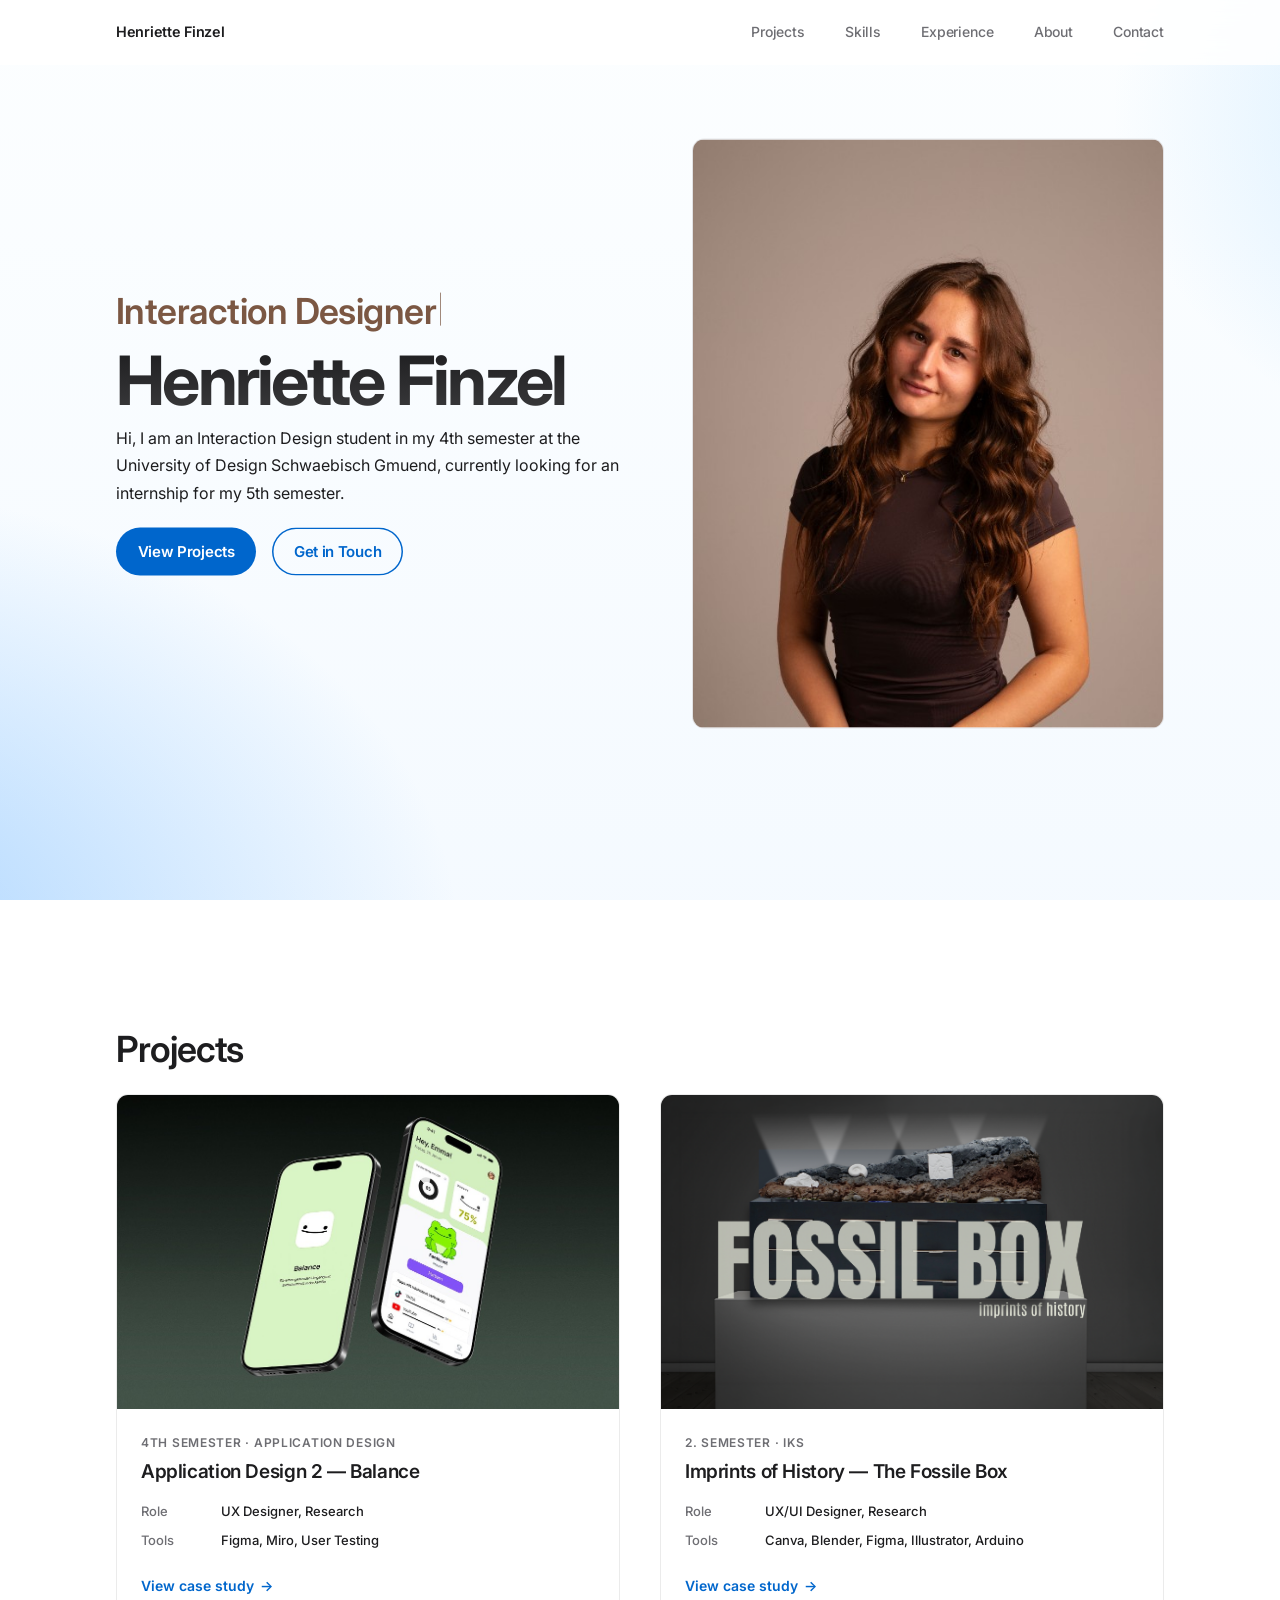
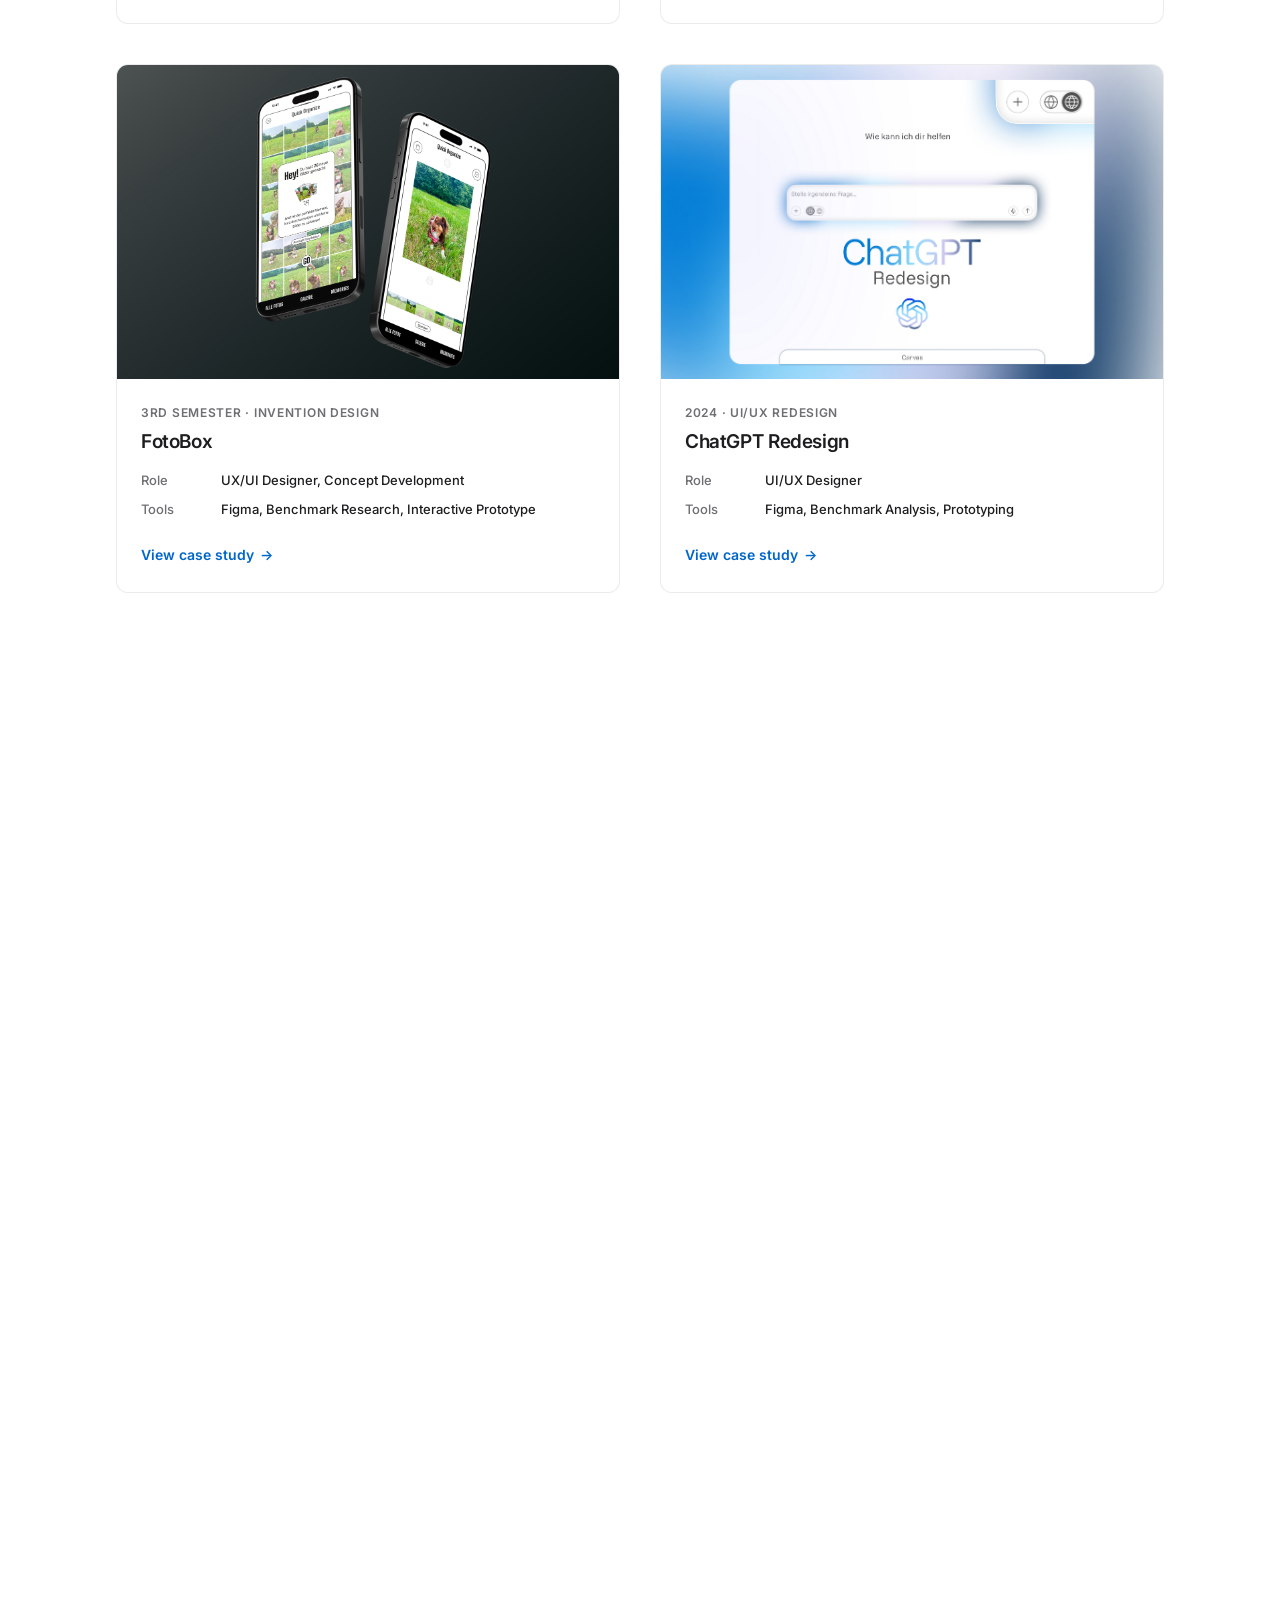
==== index.html @ b03f7bad "Start" ====
<!DOCTYPE html>
<html lang="en">

<head>
  <meta charset="UTF-8" />
  <meta name="viewport" content="width=device-width, initial-scale=1.0" />
  <meta name="description"
    content="Henriette Finzel — Interaction Designer. Portfolio for clear digital experiences and thoughtful interfaces." />
  <title>Henriette Finzel — Interaction Designer</title>
  <link rel="preconnect" href="https://fonts.googleapis.com" />
  <link rel="preconnect" href="https://fonts.gstatic.com" crossorigin />
  <link href="https://fonts.googleapis.com/css2?family=Inter:wght@400;500;600;700&display=swap" rel="stylesheet" />
  <link rel="stylesheet" href="css/styles.css" />
</head>

<body>
  <a class="skip-link" href="#main">Skip to content</a>

  <header class="site-header" id="top">
    <div class="header-inner">
      <a class="logo" href="index.html" aria-label="Henriette Finzel — Home">
        <span class="logo-name">Henriette Finzel</span>
      </a>
      <nav class="nav" aria-label="Main navigation">
        <a href="#projects">Projects</a>
        <a href="#skills">Skills</a>
        <a href="#experience">Experience</a>
        <a href="#about">About</a>
        <a href="#contact">Contact</a>
      </nav>
      <button type="button" class="nav-toggle" aria-expanded="false" aria-controls="mobile-nav"
        aria-label="Open menu">
        <span class="nav-toggle-bar"></span>
        <span class="nav-toggle-bar"></span>
      </button>
    </div>
    <div class="mobile-nav" id="mobile-nav" hidden>
      <a href="#projects">Projects</a>
      <a href="#skills">Skills</a>
      <a href="#experience">Experience</a>
      <a href="#about">About</a>
      <a href="#contact">Contact</a>
    </div>
  </header>

  <main id="main">
    <!-- Hero -->
    <section class="hero section" aria-labelledby="hero-heading">
      <div class="container hero-inner">
        <div class="hero-split">
          <div class="hero-copy">
            <div class="hero-line-wrap reveal" data-reveal>
              <span class="hero-greeting">Interaction Designer</span>
            </div>
            <h1 id="hero-heading" class="hero-title reveal" data-reveal>
              <span class="hero-name">Henriette Finzel</span>
            </h1>
            <p class="hero-intro reveal" data-reveal data-reveal-delay="1">
              Hi, I am an Interaction Design student in my 4th semester at the University of Design Schwaebisch Gmuend,
              currently looking for an internship for my 5th semester.
            </p>
            <div class="hero-actions reveal" data-reveal data-reveal-delay="2">
              <a class="btn btn-primary" href="#projects">View Projects</a>
              <a class="btn btn-ghost" href="#contact">Get in Touch</a>
            </div>
          </div>
          <figure class="hero-photo reveal" data-reveal data-reveal-delay="1">
            <img src="images/hero-henriette.png" alt="Portrait of Henriette Finzel" width="640" height="800" loading="eager"
              decoding="async" onerror="this.onerror=null;this.src='images/portrait-placeholder.svg';" />
          </figure>
        </div>
      </div>
    </section>

    <!-- Projects -->
    <section class="section section-projects" id="projects" aria-labelledby="projects-heading">
      <div class="container">
        <div class="section-head reveal" data-reveal>
          <h2 id="projects-heading" class="section-title">Projects</h2>
        </div>

        <ul class="project-grid">
          <li class="project-card-wrap reveal" data-reveal data-category="ux ui">
            <article class="project-card">
              <a class="project-card-link" href="projekte/gesundheits-app-onboarding.html">
                <span class="project-preview project-preview--a" aria-hidden="true"></span>
                <div class="project-card-body">
                  <span class="project-meta">4th semester · Application Design</span>
                  <h3 class="project-title">Application Design 2 — Balance</h3>
                  <dl class="project-facts">
                    <div>
                      <dt>Role</dt>
                      <dd>UX Designer, Research</dd>
                    </div>
                    <div>
                      <dt>Tools</dt>
                      <dd>Figma, Miro, User Testing</dd>
                    </div>
                  </dl>
                  <span class="project-more">View case study <span class="project-arrow"
                      aria-hidden="true">→</span></span>
                </div>
              </a>
            </article>
          </li>

          <li class="project-card-wrap reveal" data-reveal data-reveal-delay="1" data-category="ui ux">
            <article class="project-card">
              <a class="project-card-link" href="projekte/design-system-b2b.html">
                <span class="project-preview project-preview--iks-banner" aria-hidden="true"></span>
                <div class="project-card-body">
                  <span class="project-meta">2. Semester · IKS</span>
                  <h3 class="project-title">Imprints of History — The Fossile Box</h3>
                  <dl class="project-facts">
                    <div>
                      <dt>Role</dt>
                      <dd>UX/UI Designer, Research</dd>
                    </div>
                    <div>
                      <dt>Tools</dt>
                      <dd>Canva, Blender, Figma, Illustrator, Arduino</dd>
                    </div>
                  </dl>
                  <span class="project-more">View case study <span class="project-arrow"
                      aria-hidden="true">→</span></span>
                </div>
              </a>
            </article>
          </li>

          <li class="project-card-wrap reveal" data-reveal data-reveal-delay="2" data-category="research ux">
            <article class="project-card">
              <a class="project-card-link" href="projekte/service-blueprint.html">
                <span class="project-preview project-preview--invention-mockup" aria-hidden="true"></span>
                <div class="project-card-body">
                  <span class="project-meta">3rd semester · Invention Design</span>
                  <h3 class="project-title">FotoBox</h3>
                  <dl class="project-facts">
                    <div>
                      <dt>Role</dt>
                      <dd>UX/UI Designer, Concept Development</dd>
                    </div>
                    <div>
                      <dt>Tools</dt>
                      <dd>Figma, Benchmark Research, Interactive Prototype</dd>
                    </div>
                  </dl>
                  <span class="project-more">View case study <span class="project-arrow"
                      aria-hidden="true">→</span></span>
                </div>
              </a>
            </article>
          </li>

          <li class="project-card-wrap reveal" data-reveal data-reveal-delay="3" data-category="ui ux">
            <article class="project-card">
              <a class="project-card-link" href="projekte/chatgpt-redesign.html">
                <span class="project-preview project-preview--e" aria-hidden="true"></span>
                <div class="project-card-body">
                  <span class="project-meta">2024 · UI/UX Redesign</span>
                  <h3 class="project-title">ChatGPT Redesign</h3>
                  <dl class="project-facts">
                    <div>
                      <dt>Role</dt>
                      <dd>UI/UX Designer</dd>
                    </div>
                    <div>
                      <dt>Tools</dt>
                      <dd>Figma, Benchmark Analysis, Prototyping</dd>
                    </div>
                  </dl>
                  <span class="project-more">View case study <span class="project-arrow"
                      aria-hidden="true">→</span></span>
                </div>
              </a>
            </article>
          </li>
        </ul>
      </div>
    </section>

    <!-- Skills -->
    <section class="section section-skills" id="skills" aria-labelledby="skills-heading">
      <div class="container">
        <div class="section-head reveal" data-reveal>
          <h2 id="skills-heading" class="section-title">Skills &amp; Tools</h2>
        </div>

        <div class="skills-rows reveal" data-reveal data-reveal-delay="1">
          <article class="skills-row">
            <p class="skills-row-label">Skills</p>
            <span class="skills-row-divider" aria-hidden="true"></span>
            <div class="skill-tags">
              <span class="skill-tag">User Research</span>
              <span class="skill-tag">Usability Testing</span>
              <span class="skill-tag">UX/UI Design</span>
              <span class="skill-tag">Application Design</span>
              <span class="skill-tag">Interface Design</span>
              <span class="skill-tag">Prototyping</span>
              <span class="skill-tag">Typography</span>
              <span class="skill-tag">Color Theory</span>
              <span class="skill-tag">Brand Identity</span>
              <span class="skill-tag">Data Visualization</span>
              <span class="skill-tag">Vibe Coding</span>
            </div>
          </article>

          <article class="skills-row">
            <p class="skills-row-label">Soft<br>Skills</p>
            <span class="skills-row-divider" aria-hidden="true"></span>
            <div class="skill-tags">
              <span class="skill-tag">Communication</span>
              <span class="skill-tag">Teamwork</span>
              <span class="skill-tag">Problem Solving</span>
              <span class="skill-tag">Critical Thinking</span>
              <span class="skill-tag">Leadership</span>
              <span class="skill-tag">Responsibility</span>
              <span class="skill-tag">Empathy</span>
              <span class="skill-tag">Creativity</span>
              <span class="skill-tag">Collaboration</span>
              <span class="skill-tag">Organization</span>
            </div>
          </article>

          <article class="skills-row">
            <p class="skills-row-label">Tools</p>
            <span class="skills-row-divider" aria-hidden="true"></span>
            <div class="skill-tags">
              <span class="skill-tag">Figma</span>
              <span class="skill-tag">Adobe Creative Cloud</span>
              <span class="skill-tag">Photoshop</span>
              <span class="skill-tag">Illustrator</span>
              <span class="skill-tag">InDesign</span>
              <span class="skill-tag">Premiere Pro</span>
              <span class="skill-tag">After Effects</span>
              <span class="skill-tag">Lightroom</span>
              <span class="skill-tag">Blender</span>
              <span class="skill-tag">Arduino</span>
              <span class="skill-tag">WordPress</span>
              <span class="skill-tag">ProtoPie</span>
            </div>
          </article>
        </div>

        <div class="skills-specialization reveal" data-reveal data-reveal-delay="2">
          <p class="skills-specialization-title">Study<br>Specializations</p>
          <span class="skills-specialization-divider" aria-hidden="true"></span>
          <div class="skills-specialization-content">
            <article class="specialization-item">
              <p class="specialization-label">4th Semester Focus</p>
              <div class="skill-tags">
                <span class="skill-tag">Application Design</span>
                <span class="skill-tag">Interface Design</span>
              </div>
            </article>

            <article class="specialization-item">
              <p class="specialization-label">AI Seminar Focus</p>
              <div class="skill-tags">
                <span class="skill-tag">AI Agents</span>
                <span class="skill-tag">AI Tools</span>
                <span class="skill-tag">AI Applications in Projects</span>
                <span class="skill-tag">Content Generation</span>
              </div>
            </article>
          </div>
        </div>
      </div>
    </section>

    <!-- About / Experience -->
    <section class="section section-timeline" id="experience" aria-labelledby="timeline-heading">
      <div class="container">
        <h2 id="timeline-heading" class="section-title reveal" data-reveal>About &amp; Experience</h2>
        <ol class="timeline reveal" data-reveal data-reveal-delay="2">
          <li class="timeline-item">
            <span class="timeline-dot" aria-hidden="true"></span>
            <div class="timeline-content">
              <span class="timeline-date">Current</span>
              <h3 class="timeline-title">Internship Semester · WongDoody (an Infosys company)</h3>
              <p>Internship in the XDM team, collaborating on digital experiences across strategy, design, and
                implementation.</p>
            </div>
          </li>
          <li class="timeline-item">
            <span class="timeline-dot" aria-hidden="true"></span>
            <div class="timeline-content">
              <span class="timeline-date">Since 2024</span>
              <h3 class="timeline-title">Studies · HfG Schwaebisch Gmuend</h3>
              <p>Interaction Design with a focus on user experience, structure, prototyping, and visual precision.</p>
            </div>
          </li>
          <li class="timeline-item">
            <span class="timeline-dot" aria-hidden="true"></span>
            <div class="timeline-content">
              <span class="timeline-date">2022</span>
              <h3 class="timeline-title">Business Studies · 1 Semester (University of Bayreuth)</h3>
              <p>Insight into business fundamentals, valuable for understanding context, goals, and decision logic in
                projects.</p>
            </div>
          </li>
          <li class="timeline-item">
            <span class="timeline-dot" aria-hidden="true"></span>
            <div class="timeline-content">
              <span class="timeline-date">Since 2021</span>
              <h3 class="timeline-title">Service Staff · Pizzeria</h3>
              <p>Service experience, responsibility, and fast-paced work that strengthen communication, teamwork, and
                reliability.</p>
            </div>
          </li>
          <li class="timeline-item">
            <span class="timeline-dot" aria-hidden="true"></span>
            <div class="timeline-content">
              <span class="timeline-date">2021</span>
              <h3 class="timeline-title">High School Diploma · Franziskus Gymnasium Mutlangen</h3>
              <p>Final grade: 1.7.</p>
            </div>
          </li>
          <li class="timeline-item">
            <span class="timeline-dot" aria-hidden="true"></span>
            <div class="timeline-content">
              <span class="timeline-date">2018</span>
              <h3 class="timeline-title">Career Internship · Graphic Design (ZOO Design)</h3>
              <p>Career-focused internship with early insights into agency work, design processes, and visual
                communication.</p>
            </div>
          </li>
        </ol>
      </div>
    </section>

    <!-- About -->
    <section class="section section-about-short" id="about" aria-labelledby="about-short-heading">
      <div class="container about-with-collage reveal" data-reveal>
        <div class="about-with-collage__text">
          <h2 id="about-short-heading" class="section-title">About Me</h2>
          <div class="prose">
            <p>
              Hi, I am Jette, 22 years old, and alongside studying at HfG Schwaebisch Gmuend, I am, let’s call it, an
              all-rounder.
            </p>
            <p>
              I love exploring new things, especially creative work — of course designing, but also drawing, <button type="button" class="about-singing-trigger" aria-label="Play singing video">singing</button>,
              acting, writing, and simply letting my creativity take over when I express myself. I enjoy challenging
              myself with new ideas and, at times, I can be a bit of a perfectionist. I also genuinely enjoy social
              situations, from grabbing a coffee and brainstorming crazy ideas to doing sports together or just diving
              into something that feels interesting and fun. I’d say I’m easy to work with, comfortable in
              conversations, and confident in group settings. I’m always excited to turn a creative idea into reality.
            </p>
          </div>
        </div>

        <div class="about-collage-widget" aria-label="Impressions and interests">
          <div class="about-video-overlay" aria-hidden="true" hidden>
            <button type="button" class="about-video-close" aria-label="Close video overlay">×</button>
            <div class="about-video-embed" id="about-video-embed"></div>
          </div>
          <div class="about-cluster-label" aria-live="polite"></div>
          <figure class="about-collage-item" data-num="1" data-cluster="Sport"><img class="about-collage-img" src="images/collage/collage-01.png" alt="" loading="lazy" decoding="async" /></figure>
          <figure class="about-collage-item" data-num="2" data-cluster="Sport"><img class="about-collage-img" src="images/collage/collage-02.png" alt="" loading="lazy" decoding="async" /></figure>
          <figure class="about-collage-item" data-num="3" data-cluster="Sport"><img class="about-collage-img" src="images/collage/collage-03.png" alt="" loading="lazy" decoding="async" /></figure>
          <figure class="about-collage-item" data-num="4" data-cluster="Just Me"><img class="about-collage-img" src="images/collage/collage-04.png" alt="" loading="lazy" decoding="async" /></figure>
          <figure class="about-collage-item" data-num="5" data-cluster="Sport"><img class="about-collage-img" src="images/collage/collage-05.png" alt="" loading="lazy" decoding="async" /></figure>
          <figure class="about-collage-item about-collage-img--paint-focus" data-num="6" data-cluster="Just Me"><img class="about-collage-img" src="images/collage/collage-11.png" alt="" loading="lazy" decoding="async" /></figure>
          <figure class="about-collage-item" data-num="7" data-cluster="Art"><img class="about-collage-img" src="images/collage/collage-waschbaer.png" alt="" loading="lazy" decoding="async" /></figure>
          <figure class="about-collage-item" data-num="8" data-cluster="Art"><img class="about-collage-img" src="images/collage/collage-08.png" alt="" loading="lazy" decoding="async" /></figure>
          <figure class="about-collage-item" data-num="9" data-cluster="Singing"><img class="about-collage-img" src="images/collage/collage-09.png" alt="" loading="lazy" decoding="async" /></figure>
          <figure class="about-collage-item" data-num="10" data-cluster="Singing"><img class="about-collage-img" src="images/collage/collage-16.png" alt="" loading="lazy" decoding="async" /></figure>
          <figure class="about-collage-item about-collage-img--hidden" data-num="11" data-cluster="Just Me"><img class="about-collage-img" src="images/collage/collage-06.png" alt="" loading="lazy" decoding="async" /></figure>
          <figure class="about-collage-item" data-num="12" data-cluster="Just Me"><img class="about-collage-img" src="images/collage/collage-12.png" alt="" loading="lazy" decoding="async" /></figure>
          <figure class="about-collage-item about-collage-img--top-left" data-num="13" data-cluster="Musical Rent"><img class="about-collage-img" src="images/collage/collage-13.png" alt="" loading="lazy" decoding="async" /></figure>
          <figure class="about-collage-item" data-num="14" data-cluster="Art"><img class="about-collage-img" src="images/collage/collage-tshirt.png" alt="" loading="lazy" decoding="async" /></figure>
          <figure class="about-collage-item" data-num="15" data-cluster="Musical Rent"><img class="about-collage-img" src="images/collage/collage-15.png" alt="" loading="lazy" decoding="async" /></figure>
          <figure class="about-collage-item about-collage-img--bottom-wide" data-num="16" data-cluster="Art"><img class="about-collage-img" src="images/collage/collage-19.png" alt="" loading="lazy" decoding="async" /></figure>
        </div>
      </div>
    </section>

    <!-- Contact -->
    <section class="section section-contact" id="contact" aria-labelledby="contact-heading">
      <div class="container">
        <h2 id="contact-heading" class="section-title reveal" data-reveal>Contact</h2>
        <p class="contact-intro reveal" data-reveal data-reveal-delay="1">
          Open to collaborations, projects, and new connections.
        </p>
        <div class="contact-widgets reveal" data-reveal data-reveal-delay="2">
          <a class="contact-widget" href="https://www.instagram.com/jettemarie.design/" target="_blank" rel="noopener noreferrer">
            <span class="contact-widget-icon" aria-hidden="true">
              <svg xmlns="http://www.w3.org/2000/svg" width="28" height="28" viewBox="0 0 24 24" fill="none"
                stroke="currentColor" stroke-width="1.75" stroke-linecap="round" stroke-linejoin="round">
                <rect x="3" y="3" width="18" height="18" rx="5" />
                <circle cx="12" cy="12" r="3.5" />
                <circle cx="17.5" cy="6.5" r="1" fill="currentColor" stroke="none" />
              </svg>
            </span>
            <span class="contact-widget-label">Instagram</span>
            <span class="contact-widget-value">@jettemarie.design</span>
          </a>
          <a class="contact-widget" href="https://www.linkedin.com/in/henriette-finzel-732251407" target="_blank" rel="noopener noreferrer">
            <span class="contact-widget-icon" aria-hidden="true">
              <svg xmlns="http://www.w3.org/2000/svg" width="28" height="28" viewBox="0 0 24 24" fill="none"
                stroke="currentColor" stroke-width="1.75" stroke-linecap="round" stroke-linejoin="round">
                <path d="M16 8a6 6 0 0 1 6 6v7h-4v-7a2 2 0 0 0-2-2 2 2 0 0 0-2 2v7h-4v-12h4v1.6" />
                <rect x="2" y="9" width="4" height="12" rx="1" />
                <circle cx="4" cy="4" r="2" />
              </svg>
            </span>
            <span class="contact-widget-label">LinkedIn</span>
            <span class="contact-widget-value">View profile</span>
          </a>
          <a class="contact-widget" href="mailto:henriette.finzel@finzel-holding.de">
            <span class="contact-widget-icon" aria-hidden="true">
              <svg xmlns="http://www.w3.org/2000/svg" width="28" height="28" viewBox="0 0 24 24" fill="none"
                stroke="currentColor" stroke-width="1.75" stroke-linecap="round" stroke-linejoin="round">
                <rect x="2" y="5" width="20" height="14" rx="2" />
                <path d="M2 7l10 7 10-7" />
              </svg>
            </span>
            <span class="contact-widget-label">Email</span>
            <span class="contact-widget-value">henriette.finzel@finzel-holding.de</span>
          </a>
        </div>
        <p class="footer-note reveal" data-reveal data-reveal-delay="3">
          © <span id="year"></span> Henriette Finzel. Interaction Design with calmness and precision.
        </p>
      </div>
    </section>
  </main>

  <script src="js/main.js"></script>
</body>

</html>
---- css/styles.css ----
/* —— Lara Rivers — Interaction Design Portfolio —— */

:root {
  --bg: #ffffff;
  --text: #1d1d1f;
  --text-secondary: #6e6e73;
  --accent: #0066cc;
  --accent-hover: #0055b3;
  --accent-soft: rgba(0, 102, 204, 0.08);
  --border: rgba(0, 0, 0, 0.08);
  --grid-max: 1120px;
  --narrow-max: 720px;
  /* Seitenrand; Inhaltsblock ist zentriert, Text darin linksbündig */
  --page-gutter: clamp(1rem, 4vw, 2.25rem);
  --space-xs: 0.5rem;
  --space-sm: 1rem;
  --space-md: 1.5rem;
  --space-lg: 2.5rem;
  --space-xl: 4rem;
  --space-2xl: 6rem;
  /* Case studies: Bild↔Caption eng, danach großer Abstand wie Referenzlayout */
  --case-media-caption-gap: 0.25rem;
  --case-caption-to-next: var(--space-xl);
  --case-body-font-size: 1.08rem;
  --case-body-p-margin-bottom: var(--space-md);
  --case-caption-font-size: 0.9rem;
  --radius: 12px;
  --radius-sm: 8px;
  --font: "Inter", -apple-system, BlinkMacSystemFont, "Segoe UI", Roboto, sans-serif;
  --ease-out: cubic-bezier(0.22, 1, 0.36, 1);
  --duration: 0.5s;
  --header-h: 64px;
}

*,
*::before,
*::after {
  box-sizing: border-box;
}

html {
  scroll-behavior: smooth;
}

@media (prefers-reduced-motion: reduce) {
  html {
    scroll-behavior: auto;
  }

  *,
  *::before,
  *::after {
    animation-duration: 0.01ms !important;
    animation-iteration-count: 1 !important;
    transition-duration: 0.01ms !important;
  }
}

body {
  margin: 0;
  font-family: var(--font);
  font-size: 1.0625rem;
  line-height: 1.6;
  color: var(--text);
  background:
    radial-gradient(64rem 46rem at -12% 88%, rgba(96, 175, 255, 0.5), transparent 63%),
    radial-gradient(56rem 40rem at 108% 10%, rgba(120, 196, 255, 0.44), transparent 61%),
    linear-gradient(180deg, #fcfeff 0%, #f3f9ff 100%);
  background-attachment: fixed;
  background-size: 120% 120%;
  animation: site-blue-drift 20s ease-in-out infinite alternate;
  -webkit-font-smoothing: antialiased;
  text-align: left;
}

@keyframes site-blue-drift {
  0% {
    background-position: -4% 92%, 104% 8%, 0 0;
  }

  100% {
    background-position: 8% 80%, 92% 18%, 0 0;
  }
}

img {
  max-width: 100%;
  height: auto;
  display: block;
}

.skip-link {
  position: absolute;
  top: -100px;
  left: var(--page-gutter);
  z-index: 1000;
  padding: var(--space-xs) var(--space-sm);
  background: var(--text);
  color: var(--bg);
  text-decoration: none;
  border-radius: var(--radius-sm);
  font-weight: 500;
  font-size: 0.875rem;
}

.skip-link:focus {
  top: var(--space-sm);
  left: var(--page-gutter);
}

.container {
  width: 100%;
  max-width: var(--grid-max);
  margin-left: auto;
  margin-right: auto;
  padding-left: var(--page-gutter);
  padding-right: var(--page-gutter);
  box-sizing: border-box;
}

.container.narrow {
  max-width: var(--narrow-max);
}

/* —— Header —— */
.site-header {
  position: sticky;
  top: 0;
  z-index: 100;
  background: rgba(255, 255, 255, 0.86);
  backdrop-filter: blur(12px);
  -webkit-backdrop-filter: blur(12px);
  border-bottom: 1px solid transparent;
  transition: border-color 0.35s var(--ease-out), box-shadow 0.35s var(--ease-out);
}

.site-header.is-scrolled {
  border-bottom-color: var(--border);
  box-shadow: 0 1px 0 rgba(0, 0, 0, 0.04);
}

.header-inner {
  max-width: var(--grid-max);
  margin-left: auto;
  margin-right: auto;
  width: 100%;
  height: var(--header-h);
  padding-left: var(--page-gutter);
  padding-right: var(--page-gutter);
  box-sizing: border-box;
  display: flex;
  align-items: center;
  justify-content: space-between;
}

.logo {
  display: inline-flex;
  align-items: center;
  gap: 0.62rem;
  color: var(--text);
  text-decoration: none;
  transition: color 0.25s var(--ease-out), transform 0.25s var(--ease-out);
}

.logo:hover {
  color: var(--accent);
}

.logo-sign {
  display: inline-flex;
  align-items: center;
  justify-content: center;
  width: 2rem;
  height: 2rem;
  border: 1px solid var(--border);
  border-radius: 0.45rem;
  font-size: 1rem;
  font-weight: 700;
  letter-spacing: -0.04em;
  line-height: 1;
}

.logo-text {
  display: inline-flex;
  flex-direction: column;
  line-height: 1.05;
}

.logo-name {
  font-size: 0.9rem;
  font-weight: 600;
  letter-spacing: -0.02em;
}

.logo-sub {
  font-size: 0.75rem;
  font-weight: 500;
  color: var(--text-secondary);
  letter-spacing: 0.02em;
  text-transform: uppercase;
}

@media (max-width: 1020px) {
  .logo-name {
    display: none;
  }
}

.nav {
  display: none;
  gap: var(--space-lg);
  align-items: center;
}

.nav a {
  font-size: 0.875rem;
  font-weight: 500;
  color: var(--text-secondary);
  text-decoration: none;
  letter-spacing: -0.01em;
  transition: color 0.25s var(--ease-out);
}

.nav a:hover,
.nav a:focus-visible {
  color: var(--accent);
}

.nav a.is-active,
.mobile-nav a.is-active {
  color: var(--accent);
}

.nav a.is-active {
  text-decoration: underline;
  text-underline-offset: 0.28rem;
  text-decoration-thickness: 1.5px;
}

.nav-toggle {
  display: flex;
  flex-direction: column;
  justify-content: center;
  gap: 6px;
  width: 44px;
  height: 44px;
  padding: 0;
  border: none;
  background: transparent;
  cursor: pointer;
  border-radius: var(--radius-sm);
}

.nav-toggle:focus-visible {
  outline: 2px solid var(--accent);
  outline-offset: 2px;
}

.nav-toggle-bar {
  display: block;
  height: 2px;
  width: 22px;
  background: var(--text);
  margin: 0 auto;
  transition: transform 0.3s var(--ease-out), opacity 0.3s;
}

.nav-toggle[aria-expanded="true"] .nav-toggle-bar:first-child {
  transform: translateY(4px) rotate(45deg);
}

.nav-toggle[aria-expanded="true"] .nav-toggle-bar:last-child {
  transform: translateY(-4px) rotate(-45deg);
}

.mobile-nav {
  display: flex;
  flex-direction: column;
  max-width: var(--grid-max);
  margin-left: auto;
  margin-right: auto;
  padding: var(--space-sm) var(--page-gutter) var(--space-md);
  box-sizing: border-box;
  width: 100%;
  gap: var(--space-sm);
  border-bottom: 1px solid var(--border);
  background: var(--bg);
}

.mobile-nav[hidden] {
  display: none;
}

.mobile-nav a {
  font-size: 1rem;
  font-weight: 500;
  color: var(--text);
  text-decoration: none;
  padding: var(--space-xs) 0;
  transition: color 0.25s var(--ease-out);
}

.mobile-nav a:hover {
  color: var(--accent);
}

@media (min-width: 768px) {
  .nav {
    display: flex;
  }

  .nav-toggle {
    display: none;
  }

  .mobile-nav {
    display: none !important;
  }
}

/* —— Sections —— */
.section {
  padding: var(--space-2xl) 0;
}

/* Keep hero as full first screen, but pull Projects closer */
.section-projects {
  padding-top: var(--space-xl);
}

.section-title {
  font-size: clamp(1.75rem, 4vw, 2.25rem);
  font-weight: 600;
  letter-spacing: -0.03em;
  line-height: 1.15;
  margin: 0 0 var(--space-md);
}

.section-lead {
  margin: 0 0 var(--space-lg);
  color: var(--text-secondary);
  font-size: 1.0625rem;
  max-width: 36rem;
  line-height: 1.65;
}

.section-head .section-lead {
  margin-bottom: var(--space-md);
}

.skills-rows {
  display: grid;
  gap: clamp(2rem, 4.2vw, 3.1rem);
  padding: clamp(1.1rem, 2.2vw, 1.6rem) clamp(1.2rem, 2.8vw, 2rem);
}

.skills-row {
  display: grid;
  grid-template-columns: 2.1rem 1px minmax(0, 1fr);
  align-items: stretch;
  column-gap: clamp(0.9rem, 2vw, 1.35rem);
  min-height: 3.2rem;
}

.skills-row-label {
  margin: 0;
  align-self: center;
  justify-self: center;
  transform: rotate(-90deg);
  transform-origin: center;
  font-size: 0.72rem;
  font-weight: 600;
  letter-spacing: 0.12em;
  text-transform: uppercase;
  color: var(--text-secondary);
  text-align: center;
  line-height: 1.1;
}

.skills-row-divider {
  display: block;
  width: 1px;
  background: var(--border);
}

.skill-tags {
  display: flex;
  flex-wrap: wrap;
  align-content: center;
  gap: 0.62rem;
}

.skill-tag {
  display: inline-flex;
  align-items: center;
  padding: 0.4rem 0.72rem;
  border: 1.5px solid rgba(0, 102, 204, 0.3);
  border-radius: 999px;
  font-size: 0.88rem;
  line-height: 1.2;
  font-weight: 500;
  color: rgba(0, 102, 204, 0.88);
  background: transparent;
}

.skills-specialization {
  margin-top: clamp(2.1rem, 4vw, 2.9rem);
  padding-top: clamp(1rem, 2.2vw, 1.4rem);
  padding-left: clamp(1.2rem, 2.8vw, 2rem);
  padding-right: clamp(1.2rem, 2.8vw, 2rem);
  display: grid;
  grid-template-columns: 2.1rem 1px minmax(0, 1fr);
  align-items: stretch;
  column-gap: clamp(0.9rem, 2vw, 1.35rem);
  gap: clamp(1rem, 2.2vw, 1.4rem);
}

.skills-specialization-title {
  margin: 0;
  align-self: center;
  justify-self: center;
  transform: rotate(-90deg);
  transform-origin: center;
  font-size: 0.72rem;
  font-weight: 600;
  letter-spacing: 0.12em;
  text-align: center;
  line-height: 1.1;
  text-transform: uppercase;
  color: var(--text-secondary);
}

.skills-specialization-divider {
  display: block;
  width: 1px;
  background: var(--border);
}

.skills-specialization-content {
  display: grid;
  gap: clamp(1rem, 2.2vw, 1.4rem);
}

.specialization-item {
  display: grid;
  gap: 0.55rem;
}

.specialization-label {
  margin: 0;
  font-size: 0.78rem;
  font-weight: 600;
  letter-spacing: 0.08em;
  text-transform: uppercase;
  color: var(--text-secondary);
}

/* —— Reveal —— */
.reveal {
  opacity: 0;
  transform: translateY(20px);
  transition:
    opacity var(--duration) var(--ease-out),
    transform var(--duration) var(--ease-out);
}

.reveal.is-visible {
  opacity: 1;
  transform: translateY(0);
}

.reveal[data-reveal-delay="1"] {
  transition-delay: 0.08s;
}

.reveal[data-reveal-delay="2"] {
  transition-delay: 0.16s;
}

.reveal[data-reveal-delay="3"] {
  transition-delay: 0.24s;
}

@media (prefers-reduced-motion: reduce) {
  .reveal {
    opacity: 1;
    transform: none;
    transition: none;
  }
}

/* —— Hero —— */
.hero {
  position: relative;
  overflow: hidden;
  padding-top: calc(var(--header-h) + var(--space-lg));
  padding-bottom: var(--space-lg);
  height: 100vh;
  min-height: 100svh;
  display: flex;
  flex-direction: column;
  box-sizing: border-box;
}

.hero::before {
  content: none;
}

.hero-inner {
  position: relative;
  z-index: 1;
  flex: 1;
  display: flex;
  flex-direction: column;
  justify-content: center;
  gap: var(--space-md);
  min-height: 0;
}

@media (min-width: 900px) {
  .hero-inner {
    justify-content: center;
    padding-top: 0;
    transform: translateY(-3cm);
  }
}

.hero-line-wrap {
  width: 100%;
  margin: 0 0 0.65rem;
  display: flex;
  align-items: center;
  gap: var(--space-sm);
}

@media (min-width: 900px) {
  .hero-line-wrap {
    margin-top: 0;
    margin-bottom: 0.9rem;
  }
}

.hero-split {
  display: flex;
  flex-direction: column;
  gap: var(--space-lg);
  align-items: stretch;
}

@media (min-width: 900px) {
  .hero-split {
    display: grid;
    grid-template-columns: minmax(0, 1fr) minmax(360px, 45%);
    gap: clamp(2rem, 4vw, 3.5rem);
    align-items: center;
  }
}

.hero-copy {
  min-width: 0;
}

.hero-photo {
  margin: 0;
  max-width: 28rem;
  align-self: center;
}

@media (min-width: 900px) {
  .hero-photo {
    max-width: none;
    width: 100%;
    align-self: center;
    margin-top: 0;
    position: relative;
    top: auto;
  }
}

.hero-photo img {
  display: block;
  width: 100%;
  height: auto;
  aspect-ratio: 4 / 5;
  object-fit: cover;
  object-position: center 18%;
  border-radius: var(--radius);
  border: 1px solid var(--border);
  background: #f5f5f7;
}

.hero-greeting {
  font-size: clamp(1.65rem, 2.8vw, 2.35rem);
  font-weight: 600;
  color: #7b5743;
  letter-spacing: -0.015em;
  line-height: 1.08;
  white-space: nowrap;
  position: relative;
}

.hero-greeting.is-typing::after {
  content: "";
  display: inline-block;
  width: 1px;
  height: 0.92em;
  background: rgba(123, 87, 67, 0.7);
  margin-left: 0.22rem;
  vertical-align: -0.08em;
  animation: hero-caret-blink 0.8s steps(1, end) infinite;
}

.hero-line {
  flex: 1;
  height: 1px;
  background: linear-gradient(90deg, var(--border), transparent);
  max-width: 180px;
  transform-origin: left;
  animation: line-grow 1.4s var(--ease-out) 0.3s both;
}

@keyframes line-grow {
  from {
    transform: scaleX(0);
    opacity: 0;
  }

  to {
    transform: scaleX(1);
    opacity: 1;
  }
}

@media (prefers-reduced-motion: reduce) {
  body {
    animation: none;
  }

  .hero-line {
    animation: none;
    opacity: 1;
    transform: none;
  }
}

.hero-title {
  margin: 0 0 0.55rem;
}

@keyframes hero-caret-blink {

  0%,
  49% {
    opacity: 1;
  }

  50%,
  100% {
    opacity: 0;
  }
}

.hero-name {
  display: inline-block;
  font-size: clamp(2.75rem, 8vw, 4.25rem);
  font-weight: 700;
  letter-spacing: -0.04em;
  line-height: 1.05;
  background: linear-gradient(180deg, var(--text) 0%, #3a3a3c 100%);
  -webkit-background-clip: text;
  background-clip: text;
  color: transparent;
}

@supports not (background-clip: text) {
  .hero-name {
    color: var(--text);
    background: none;
  }
}

.hero-tagline {
  font-size: clamp(1.125rem, 2.2vw, 1.35rem);
  font-weight: 500;
  color: var(--text-secondary);
  max-width: 34rem;
  line-height: 1.55;
  margin: 0 0 var(--space-lg);
  letter-spacing: -0.02em;
}

.hero-intro {
  max-width: 36rem;
  color: var(--text);
  margin: 0 0 1.35rem;
  font-size: 1rem;
  line-height: 1.7;
}

.hero-actions {
  display: flex;
  flex-wrap: wrap;
  gap: var(--space-sm);
}

@media (max-width: 420px) {
  .hero-greeting {
    white-space: normal;
  }
}

@media (max-width: 380px) {
  .project-facts div {
    grid-template-columns: 1fr;
  }

  .project-facts dt {
    margin-bottom: 0.1rem;
  }
}

/* —— Buttons —— */
.btn {
  display: inline-flex;
  align-items: center;
  justify-content: center;
  padding: 0.75rem 1.35rem;
  font-family: inherit;
  font-size: 0.9375rem;
  font-weight: 600;
  letter-spacing: -0.02em;
  border-radius: 980px;
  text-decoration: none;
  cursor: pointer;
  border: none;
  transition:
    background 0.3s var(--ease-out),
    color 0.3s var(--ease-out),
    transform 0.3s var(--ease-out),
    box-shadow 0.3s var(--ease-out);
}

.btn:active {
  transform: scale(0.98);
}

.btn-primary {
  background: var(--accent);
  color: #fff;
}

.btn-primary:hover {
  background: var(--accent-hover);
}

.btn-primary:focus-visible {
  outline: 2px solid var(--accent);
  outline-offset: 3px;
}

.btn-ghost {
  background: transparent;
  color: var(--accent);
  box-shadow: inset 0 0 0 1.5px var(--accent);
}

.btn-ghost:hover {
  background: var(--accent-soft);
}

.btn-secondary {
  background: var(--text);
  color: #fff;
  margin-top: var(--space-md);
  width: 100%;
}

.btn-secondary:hover {
  background: #2d2d2f;
}

.cv-hint {
  font-weight: 500;
  opacity: 0.75;
  font-size: 0.875rem;
}

/* —— Prose —— */
.prose p {
  margin: 0 0 var(--space-md);
  color: var(--text);
  line-height: 1.75;
}

.prose p:last-child {
  margin-bottom: 0;
}

.about-singing-trigger {
  font: inherit;
  font-weight: 600;
  color: var(--accent);
  background: none;
  border: 0;
  padding: 0;
  margin: 0;
  text-decoration: underline;
  text-underline-offset: 0.12em;
  cursor: pointer;
}

.about-singing-trigger:hover {
  color: var(--accent-hover);
}

.about-singing-trigger:focus-visible {
  outline: 2px solid var(--accent);
  outline-offset: 2px;
  border-radius: 3px;
}

.section-about-short {
  border-top: none;
  border-bottom: none;
}

/* Kurz über mich: Text + rechteckige Bild-Collage (ohne Kachel-Rahmen) */
.about-with-collage {
  display: grid;
  gap: var(--space-xl);
  align-items: start;
}

.about-with-collage__text {
  min-width: 0;
  display: flex;
  flex-direction: column;
  justify-content: center;
}

.about-collage-widget {
  position: relative;
  display: grid;
  grid-template-columns: repeat(2, minmax(0, 1fr));
  grid-auto-rows: 120px;
  gap: 10px;
  width: 100%;
  max-width: 32rem;
  margin: 0 auto;
}

@media (min-width: 640px) {
  .about-collage-widget {
    grid-template-columns: repeat(3, minmax(0, 1fr));
    grid-auto-rows: 110px;
    max-width: none;
  }
}

@media (min-width: 900px) {
  .about-with-collage {
    grid-template-columns: minmax(0, 1fr) minmax(260px, 38%);
    align-items: center;
    gap: var(--space-xl);
  }

  .about-collage-widget {
    grid-template-columns: repeat(4, minmax(0, 1fr));
    grid-auto-rows: 96px;
    height: 100%;
    min-height: min(56vh, 560px);
    max-height: none;
    margin: 0;
    align-self: stretch;
  }
}

.about-collage-widget .about-collage-item:nth-of-type(1) {
  grid-column: span 2;
}

.about-collage-widget .about-collage-item:nth-of-type(3) {
  grid-row: span 2;
}

.about-collage-widget .about-collage-item:nth-of-type(5) {
  grid-column: span 2;
  grid-row: span 2;
}

.about-collage-widget .about-collage-item:nth-of-type(8) {
  grid-column: span 2;
}

.about-collage-widget .about-collage-item:nth-of-type(10) {
  grid-row: span 2;
}

.about-collage-widget .about-collage-item:nth-of-type(13) {
  grid-column: span 2;
}

@media (max-width: 639px) {
  .about-collage-widget .about-collage-item {
    grid-column: auto !important;
    grid-row: auto !important;
  }
}

.about-collage-item {
  position: relative;
  margin: 0;
  overflow: hidden;
  border-radius: 10px;
}

.about-video-overlay {
  position: absolute;
  inset: 0;
  z-index: 5;
  border-radius: 10px;
  overflow: hidden;
  background: rgba(0, 0, 0, 0.18);
}

.about-video-close {
  position: absolute;
  top: 0.45rem;
  right: 0.45rem;
  z-index: 6;
  width: 2rem;
  height: 2rem;
  border: 0;
  border-radius: 999px;
  background: rgba(0, 0, 0, 0.62);
  color: #fff;
  font-size: 1.25rem;
  line-height: 1;
  cursor: pointer;
}

.about-video-close:hover {
  background: rgba(0, 0, 0, 0.75);
}

.about-video-close:focus-visible {
  outline: 2px solid #fff;
  outline-offset: 2px;
}

.about-video-embed {
  width: 100%;
  height: 100%;
}

.about-video-embed iframe {
  width: 100%;
  height: 100%;
  object-fit: cover;
  display: block;
  border: 0;
}

.about-cluster-label {
  position: absolute;
  inset: 0;
  overflow: hidden;
  z-index: 3;
  color: rgba(24, 26, 31, 0.84);
  font-size: clamp(1.45rem, 4.6vw, 3.85rem);
  font-weight: 700;
  letter-spacing: 0.01em;
  line-height: 0.95;
  opacity: 0;
  transition: opacity 0.22s var(--ease-out);
  pointer-events: none;
}

.about-cluster-word {
  position: absolute;
  transform: translate(-50%, -50%);
  white-space: nowrap;
}

.about-cluster-label.cluster-musical-rent,
.about-cluster-label.cluster-singing {
  font-size: clamp(1.2rem, 3.9vw, 3.1rem);
}

.about-collage-item::after {
  content: attr(data-num);
  position: absolute;
  top: 6px;
  left: 6px;
  min-width: 1.25rem;
  height: 1.25rem;
  padding: 0 0.25rem;
  border-radius: 999px;
  background: rgba(0, 0, 0, 0.66);
  color: #fff;
  font-size: 0.7rem;
  font-weight: 700;
  line-height: 1.25rem;
  text-align: center;
  z-index: 2;
  display: none;
}

.about-collage-img {
  display: block;
  width: 100%;
  height: 100%;
  object-fit: cover;
  object-position: center;
  background: #f5f5f7;
  border: none;
  outline: none;
  border-radius: 10px;
  transition:
    transform 0.35s var(--ease-out),
    box-shadow 0.35s var(--ease-out),
    filter 0.35s var(--ease-out);
}

.about-collage-widget:hover .about-collage-item .about-collage-img {
  filter: saturate(0.97) brightness(0.99);
}

.about-collage-widget .about-collage-item:hover .about-collage-img {
  transform: scale(1.03);
  box-shadow: 0 12px 36px rgba(0, 0, 0, 0.12);
  filter: none;
  z-index: 1;
  position: relative;
}

.about-collage-widget.is-clustering .about-collage-item .about-collage-img {
  opacity: 0.11;
  transform: scale(0.975);
  filter: blur(2.4px) saturate(0.55) grayscale(0.28);
}

.about-collage-widget.is-clustering .about-collage-item.is-cluster-active .about-collage-img {
  opacity: 1;
  transform: scale(1.03);
  filter: none;
}

.about-collage-widget.is-clustering .about-cluster-label {
  opacity: 1;
}

.about-collage-img--hidden {
  display: none;
}

.about-collage-img--top-left .about-collage-img {
  object-position: 34% 24% !important;
}

.about-collage-img--paint-focus .about-collage-img {
  object-position: left bottom !important;
}

.about-collage-img--bottom-wide {
  grid-column: span 2;
}

.about-collage-img--bottom-wide .about-collage-img {
  object-position: 50% 44% !important;
}

@media (prefers-reduced-motion: reduce) {

  .about-collage-widget .about-collage-img,
  .about-collage-widget .about-collage-img:hover {
    transition: none;
    transform: none;
  }
}

/* —— Filter chips —— */
.filter-chips {
  display: flex;
  flex-wrap: wrap;
  gap: var(--space-xs);
  margin-bottom: var(--space-lg);
}

.chip {
  font-family: inherit;
  font-size: 0.8125rem;
  font-weight: 500;
  padding: 0.4rem 0.9rem;
  border-radius: 980px;
  border: 1px solid var(--border);
  background: var(--bg);
  color: var(--text-secondary);
  cursor: pointer;
  transition:
    border-color 0.25s var(--ease-out),
    color 0.25s var(--ease-out),
    background 0.25s var(--ease-out);
}

.chip:hover {
  border-color: rgba(0, 102, 204, 0.35);
  color: var(--accent);
}

.chip.is-active {
  background: var(--accent-soft);
  border-color: rgba(0, 102, 204, 0.25);
  color: var(--accent);
}

.chip:focus-visible {
  outline: 2px solid var(--accent);
  outline-offset: 2px;
}

/* —— Project grid —— */
.project-grid {
  list-style: none;
  margin: 0;
  padding: 0;
  display: grid;
  gap: var(--space-md);
}

@media (min-width: 640px) {
  .project-grid {
    grid-template-columns: repeat(2, 1fr);
    gap: var(--space-lg);
  }
}

.project-card-wrap {
  transition:
    opacity 0.4s var(--ease-out),
    transform 0.4s var(--ease-out);
}

.project-card-wrap.is-filtered-out {
  display: none;
}

.project-card {
  height: 100%;
  border: 1px solid var(--border);
  border-radius: var(--radius);
  overflow: hidden;
  background: var(--bg);
  transition:
    border-color 0.35s var(--ease-out),
    box-shadow 0.35s var(--ease-out),
    transform 0.35s var(--ease-out);
}

.project-card:hover {
  border-color: rgba(0, 102, 204, 0.2);
  box-shadow: 0 12px 40px rgba(0, 0, 0, 0.06);
  transform: translateY(-4px);
}

.project-card-link {
  width: 100%;
  display: block;
  text-align: left;
  padding: 0;
  border: none;
  background: none;
  cursor: pointer;
  font: inherit;
  color: inherit;
  text-decoration: none;
}

.project-card-link:focus-visible {
  outline: 2px solid var(--accent);
  outline-offset: 2px;
}

.project-card:has(.project-card-link:focus-visible) {
  border-color: rgba(0, 102, 204, 0.28);
}

.project-preview {
  display: block;
  aspect-ratio: 16 / 10;
  background: #f5f5f7;
  transition: transform 0.55s var(--ease-out);
  transform-origin: center center;
}

.project-card:hover .project-preview {
  transform: scale(1.04);
}

.project-preview--a {
  background-image: url("../images/banner1.png");
  background-repeat: no-repeat;
  background-position: center;
  background-size: cover;
}

.project-preview--mockup-2 {
  background-image: url("../images/Application%20Design/2_Mockup.jpg");
  background-repeat: no-repeat;
  background-position: center;
  background-size: cover;
}

.project-preview--parents-kids-dashboard {
  background-image: url("../images/Application%20Design/Eltern%20vs.%20Kinder%20Dashboard.png");
  background-repeat: no-repeat;
  background-position: center;
  background-size: cover;
}

.project-preview--process {
  background-image: url("../images/Application%20Design/process.png?v=2");
  background-repeat: no-repeat;
  background-position: center;
  background-size: cover;
}

.project-preview--iks-01,
.project-preview--iks-02 {
  background-repeat: no-repeat;
  background-position: center;
  background-size: cover;
}

.project-preview--iks-01 {
  background-image: url("../images/IKS/01_image.png?v=3");
}

.project-preview--iks-02 {
  background-image: url("../images/IKS/02_image.png?v=3");
}

.project-preview--mockup-4,
.project-preview--mockup-5-ranking,
.project-preview--mockup-6-onboarding,
.project-preview--mockup-7-wissen,
.project-preview--mockup-8-weekly-review {
  background-repeat: no-repeat;
  background-position: center;
  background-size: cover;
}

.project-preview--mockup-4 {
  background-image: url("../images/Application%20Design/4_Mockup.jpg");
}

.project-preview--mockup-6-onboarding {
  background-image: url("../images/Application%20Design/6_Mockup_OnBoarding.jpg");
}

.project-preview--mockup-5-ranking {
  background-image: url("../images/Application%20Design/5_Mockup_Ranking.jpg");
}

.project-preview--mockup-8-weekly-review {
  background-image: url("../images/Application%20Design/8_Mockup_Wochenru%CC%88ckblick.jpg");
}

.project-preview--mockup-7-wissen {
  background-image: url("../images/Application%20Design/7_Mockup_Wissen.jpg");
}

.project-preview--fotobox-doc-1,
.project-preview--fotobox-doc-2,
.project-preview--fotobox-doc-3,
.project-preview--fotobox-doc-4,
.project-preview--fotobox-doc-5,
.project-preview--fotobox-doc-6,
.project-preview--fotobox-doc-7 {
  background-repeat: no-repeat;
  background-position: center;
  background-size: cover;
}

.project-preview--fotobox-doc-1 {
  background-image: url("../images/Invention/problem.png");
}

.project-preview--fotobox-doc-2 {
  background-image: url("../images/Invention/research.png");
}

.project-preview--fotobox-doc-3 {
  background-image: url("../images/Invention/Swipe%20to%20sort.png");
}

.project-preview--fotobox-doc-4 {
  background-image: url("../images/Invention/Ansichten.png");
}

.project-preview--fotobox-doc-5 {
  background-image: url("../images/Invention/Cluster.png");
}

.project-preview--fotobox-doc-6 {
  background-image: url("../images/Invention/Ansichten.png");
}

.project-preview--fotobox-doc-7 {
  background-image: url("../images/Invention/Cluster.png");
}

.project-preview--iks-outcome-1,
.project-preview--iks-outcome-2,
.project-preview--iks-outcome-3,
.project-preview--iks-outcome-4,
.project-preview--iks-outcome-5,
.project-preview--iks-outcome-6 {
  background-repeat: no-repeat;
  background-position: center;
  background-size: cover;
}

.project-preview--iks-outcome-1 {
  background-image: url("../images/IKS/04_image.png?v=4");
}

.project-preview--iks-outcome-2 {
  background-image: url("../images/IKS/iks-outcome-2.png?v=3");
}

.project-preview--iks-outcome-3 {
  background-image: url("../images/IKS/foam.png?v=5");
}

.project-preview--iks-outcome-4 {
  background-image: url("../images/IKS/Bildschirmfoto%202026-04-27%20um%2023.17.57.png?v=4");
}

.project-preview--iks-outcome-5 {
  background-image: url("../images/IKS/iks-outcome-5.png?v=3");
}

.project-preview--iks-outcome-6 {
  background-image: url("../images/IKS/iks-outcome-6.png?v=3");
}

.project-preview--a.project-preview--video {
  aspect-ratio: 16 / 9;
  background-image: none;
  background: #000;
  overflow: hidden;
  position: relative;
}

.project-preview--video iframe {
  position: absolute;
  inset: 0;
  width: 100%;
  height: 100%;
  border: 0;
}

.project-preview--b {
  background: linear-gradient(145deg, #f0f4f8 0%, #e2e8f0 45%, #f8fafc 100%);
}

.project-preview--iks-banner {
  background-image: url("../images/IKS/Banner.png?v=1");
  background-repeat: no-repeat;
  background-position: center;
  background-size: cover;
}

.project-preview--c {
  background: linear-gradient(145deg, #faf5ff 0%, #f1f5f9 60%, #e8eef5 100%);
}

.project-preview--invention-mockup {
  background-image: url("../images/Invention/Mockup_Invention.jpg?v=2");
  background-repeat: no-repeat;
  background-position: center;
  background-size: cover;
}

.project-preview--chatgpt-mockupframe,
.project-preview--chatgpt-wireframes,
.project-preview--chatgpt-banner,
.project-preview--chatgpt-quellen,
.project-preview--chatgpt-canvas1,
.project-preview--chatgpt-canvas2,
.project-preview--chatgpt-raume1,
.project-preview--chatgpt-raume2,
.project-preview--chatgpt-quickchat,
.project-preview--chatgpt-bibliothek {
  background-repeat: no-repeat;
  background-position: center;
  background-size: cover;
}

.project-preview--chatgpt-mockupframe {
  background-image: url("../images/Application%20Redesign/Mockupframe.png");
}

.project-preview--chatgpt-wireframes {
  background-image: url("../images/Application%20Redesign/Wireframes.png");
}

.project-preview--chatgpt-banner {
  background-image: url("../images/Application%20Redesign/Banner3.jpg?v=2");
}

.project-preview--chatgpt-quellen {
  background-image: url("../images/Application%20Redesign/Quellen.jpg");
}

.project-preview--chatgpt-canvas1 {
  background-image: url("../images/Application%20Redesign/Canvas1.jpg");
}

.project-preview--chatgpt-canvas2 {
  background-image: url("../images/Application%20Redesign/Canvas2.jpg");
}

.project-preview--chatgpt-raume1 {
  background-image: url("../images/Application%20Redesign/Ra%CC%88ume1.jpg");
}

.project-preview--chatgpt-raume2 {
  background-image: url("../images/Application%20Redesign/Ra%CC%88ume2.jpg");
}

.project-preview--chatgpt-quickchat {
  background-image: url("../images/Application%20Redesign/Quickchat.jpg");
}

.project-preview--chatgpt-bibliothek {
  background-image: url("../images/Application%20Redesign/Bibliothek.png");
}

.project-preview--d {
  background: linear-gradient(145deg, #f7f7f5 0%, #eceae6 50%, #f2f2f0 100%);
}

.project-preview--e {
  background-image: url("../images/Application%20Redesign/Banner3.jpg?v=2");
  background-repeat: no-repeat;
  background-position: center;
  background-size: cover;
}

.project-preview--f {
  background: linear-gradient(145deg, #ecf8f4 0%, #f4fbf8 46%, #e7f4ee 100%);
}

.project-card-body {
  padding: var(--space-md);
}

.project-meta {
  display: block;
  font-size: 0.75rem;
  font-weight: 600;
  text-transform: uppercase;
  letter-spacing: 0.06em;
  color: var(--text-secondary);
  margin-bottom: var(--space-xs);
}

.project-title {
  font-size: 1.1875rem;
  font-weight: 600;
  letter-spacing: -0.02em;
  margin: 0 0 var(--space-sm);
  line-height: 1.3;
}

.project-excerpt {
  font-size: 0.9375rem;
  color: var(--text-secondary);
  margin: 0 0 var(--space-md);
  line-height: 1.6;
}

.project-facts {
  margin: 0 0 var(--space-sm);
  display: grid;
  gap: var(--space-xs);
  font-size: 0.8125rem;
}

.project-facts div {
  display: grid;
  grid-template-columns: 4.5rem 1fr;
  gap: var(--space-xs);
}

.project-facts dt {
  margin: 0;
  color: var(--text-secondary);
  font-weight: 500;
}

.project-facts dd {
  margin: 0;
  font-weight: 500;
}

.project-more {
  display: inline-flex;
  align-items: center;
  gap: 0.35rem;
  font-size: 0.875rem;
  font-weight: 600;
  color: var(--accent);
  margin-top: var(--space-xs);
}

.project-arrow {
  display: inline-block;
  transition: transform 0.3s var(--ease-out);
}

.project-card:hover .project-arrow {
  transform: translateX(4px);
}

/* —— Case study (project subpages) —— */
.page-case main {
  padding-bottom: var(--space-2xl);
}

.case-back {
  max-width: var(--grid-max);
  margin-left: auto;
  margin-right: auto;
  padding: calc(var(--header-h) + var(--space-md)) var(--page-gutter) 0;
  box-sizing: border-box;
  width: 100%;
}

.case-back-link {
  display: inline-flex;
  align-items: center;
  gap: 0.35rem;
  font-size: 0.875rem;
  font-weight: 600;
  color: var(--accent);
  text-decoration: none;
  transition: gap 0.25s var(--ease-out), color 0.25s var(--ease-out);
}

.case-back-link:hover {
  color: var(--accent-hover);
  gap: 0.5rem;
}

.case-back-link:focus-visible {
  outline: 2px solid var(--accent);
  outline-offset: 4px;
  border-radius: var(--radius-sm);
}

.case-layout {
  max-width: 56rem;
  margin-left: auto;
  margin-right: auto;
  padding: var(--space-xl) var(--page-gutter) 0;
  box-sizing: border-box;
  width: 100%;
}

/* Intro: gleicher Blockfluss wie .case-section (Titel → Untertitel → .case-prose mit Medien) */
.case-intro {
  display: block;
}

.case-intro>p.case-meta-label:first-child {
  margin: 0 0 0.45rem;
}

.case-title {
  margin: 0 0 0.4rem;
  font-size: clamp(2rem, 4vw, 3.15rem);
  font-weight: 700;
  letter-spacing: -0.04em;
  line-height: 1.07;
}

.case-subline {
  margin: 0 0 var(--case-caption-to-next);
  font-size: clamp(1.4rem, 2.5vw, 2.1rem);
  font-weight: 600;
  letter-spacing: -0.02em;
  line-height: 1.2;
}

.case-caption {
  margin: 0 0 var(--case-caption-to-next);
  font-size: var(--case-caption-font-size);
  line-height: 1.35;
  color: #8a8a8f;
}

/* Projekt-Metadaten am Seitenende: Vierer-Raster 2×2 (5. Zeile volle Breite) */
.case-project-meta {
  max-width: 56rem;
  margin-left: auto;
  margin-right: auto;
  padding: var(--space-xl) var(--page-gutter) var(--space-lg);
  box-sizing: border-box;
  width: 100%;
  border-top: 1px solid var(--border);
}

.case-section+.case-project-meta {
  margin-top: var(--case-caption-to-next);
}

.case-project-meta .case-meta {
  margin: 0;
  padding: 0;
  border-bottom: none;
  display: grid;
  grid-template-columns: repeat(2, minmax(0, 1fr));
  column-gap: var(--space-xl);
  row-gap: var(--space-lg);
  align-items: start;
}

.case-project-meta .case-meta-group:nth-child(5):last-child {
  grid-column: 1 / -1;
}

.case-project-meta .case-meta-group {
  display: grid;
  gap: 0.35rem;
  align-content: start;
  min-width: 0;
}

.case-project-meta .case-meta dt.case-meta-label {
  margin: 0;
}

.case-project-meta .case-meta dd.case-meta-value {
  margin: 0;
  margin-inline-start: 0;
}

.case-meta-label {
  margin: 0 0 0.22rem;
  font-size: var(--case-caption-font-size);
  font-weight: 500;
  color: var(--text-secondary);
}

.case-meta-value {
  margin: 0;
  font-size: 1.02rem;
  line-height: 1.5;
  font-weight: 500;
  color: var(--text);
}

.case-tags {
  display: flex;
  flex-wrap: wrap;
  gap: 0.35rem;
}

.case-tag {
  display: inline-flex;
  align-items: center;
  background: rgba(0, 102, 204, 0.12);
  color: #1e5fae;
  border: 1px solid rgba(0, 102, 204, 0.2);
  font-size: 0.95rem;
  line-height: 1;
  padding: 0.3rem 0.45rem;
  border-radius: 0.35rem;
}

/* Fließtext auf Projektseiten: eine gemeinsame „Lesespalte“ (Intro + alle Abschnitte) */
.case-body {
  max-width: none;
}

.case-intro-text {
  margin: var(--case-caption-to-next) 0 0;
}

/* Wenn die Hero-Caption den Abstand nach unten schon liefert, kein zweites xl stapeln */
.case-intro:has(.case-caption)+.case-intro-text {
  margin-top: 0;
}

.case-body p {
  margin: 0 0 var(--case-body-p-margin-bottom);
  font-size: var(--case-body-font-size);
  line-height: 1.65;
}

.case-body p+figure.case-feature-media {
  margin-top: var(--case-caption-to-next);
}

.case-section {
  max-width: 56rem;
  margin-left: auto;
  margin-right: auto;
  padding: var(--space-xl) var(--page-gutter) 0;
  box-sizing: border-box;
  width: 100%;
}

.case-section+.case-section {
  border-top: none;
  margin-top: var(--case-caption-to-next);
}

.case-section-title {
  margin: 0 0 0.4rem;
  font-size: clamp(2rem, 4vw, 3.15rem);
  font-weight: 700;
  letter-spacing: -0.04em;
  line-height: 1.07;
}

.case-subtitle {
  /* Gleicher vertikaler Rhythmus wie vor Medien in der Prose (Outcome) */
  margin: 0 0 var(--case-caption-to-next);
  font-size: clamp(1.4rem, 2.5vw, 2.1rem);
  font-weight: 600;
  letter-spacing: -0.02em;
  line-height: 1.2;
}

.case-feature-media {
  margin: 0 0 var(--case-media-caption-gap);
}

.case-feature-media .project-preview {
  border: 1px solid var(--border);
  border-radius: 0;
}

/* Intro-Hero nutzt dieselbe Medien-Caption-Kette wie in den Abschnitten */
.case-intro .case-body.case-prose {
  margin-top: 0;
}

.case-checklist {
  list-style: none;
  margin: var(--space-md) 0 0;
  padding: 0;
  display: grid;
  gap: 0.75rem;
}

.case-checklist li {
  display: grid;
  grid-template-columns: 1.2rem 1fr;
  gap: 0.6rem;
  align-items: start;
}

.case-checklist li::before {
  content: "✓";
  display: inline-flex;
  align-items: center;
  justify-content: center;
  width: 1.2rem;
  height: 1.2rem;
  border-radius: 50%;
  font-size: 0.75rem;
  font-weight: 700;
  color: #2d9cdb;
  border: 1px solid #2d9cdb;
  margin-top: 0.08rem;
}

.case-grid-cards {
  display: grid;
  gap: var(--space-sm);
  grid-template-columns: 1fr;
}

@media (min-width: 800px) {
  .case-grid-cards {
    grid-template-columns: repeat(2, minmax(0, 1fr));
  }
}

.case-card {
  border: 1px solid var(--border);
  border-radius: var(--radius);
  background: #fff;
  box-shadow: 0 5px 18px rgba(0, 0, 0, 0.05);
  padding: 1rem 1.1rem;
}

.case-card h4 {
  margin: 0 0 0.35rem;
  font-size: 1.02rem;
  letter-spacing: -0.02em;
}

.case-card p {
  margin: 0;
  font-size: 0.99rem;
  line-height: 1.55;
  color: var(--text-secondary);
}

.case-tools-grid {
  display: grid;
  gap: var(--space-sm);
  grid-template-columns: 1fr;
}

@media (min-width: 720px) {
  .case-tools-grid {
    grid-template-columns: repeat(3, minmax(0, 1fr));
  }
}

.case-media-split {
  display: grid;
  gap: var(--space-sm);
  margin: 0 0 var(--space-md);
}

@media (min-width: 900px) {
  .case-media-split {
    grid-template-columns: 1fr 1fr;
  }
}

.case-media-pane {
  border: 1px solid var(--border);
  border-radius: var(--radius);
  overflow: hidden;
  background: #fff;
}

.case-media-pane .project-preview {
  aspect-ratio: 16 / 10;
}

.case-media-pane--text {
  padding: 1.25rem;
}

.case-media-pane--text p {
  margin: 0 0 0.8rem;
  font-size: 1.02rem;
}

.case-media-pane--text p:last-child {
  margin-bottom: 0;
}

.case-media-triplet {
  display: grid;
  gap: var(--space-sm);
  grid-template-columns: 1fr;
  margin: 0 0 var(--space-md);
}

@media (min-width: 800px) {
  .case-media-triplet {
    grid-template-columns: repeat(3, minmax(0, 1fr));
  }
}

.case-media-triplet .project-preview {
  border-radius: var(--radius-sm);
  border: 1px solid var(--border);
}

.case-footer-nav {
  max-width: 56rem;
  margin: var(--space-xl) auto 0;
  padding: var(--space-lg) var(--page-gutter) 0;
  box-sizing: border-box;
  width: 100%;
  border-top: none;
  display: flex;
  flex-wrap: wrap;
  justify-content: flex-start;
  align-items: center;
  gap: var(--space-sm);
}

.case-footer-nav .btn {
  margin: 0;
}

.case-footer-nav .btn-primary {
  margin-left: auto;
}

/* —— Timeline —— */
.section-timeline {
  border-top: none;
}

.timeline {
  list-style: none;
  margin: var(--space-xl) 0 0;
  padding: 0;
  position: relative;
}

/* Zentrierter Leitstrich (nutzt volle Containerbreite wie andere Sektionen) */
.timeline::before {
  content: "";
  position: absolute;
  left: 50%;
  transform: translateX(-50%);
  top: 0.5rem;
  bottom: 0.5rem;
  width: 1px;
  background: var(--border);
}

.timeline-item {
  position: relative;
  display: grid;
  grid-template-columns: minmax(0, 1fr) 3rem minmax(0, 1fr);
  column-gap: var(--space-md);
  align-items: start;
  padding-bottom: var(--space-lg);
}

.timeline-item:last-child {
  padding-bottom: 0;
}

.timeline-dot {
  position: relative;
  grid-column: 2;
  grid-row: 1;
  justify-self: center;
  top: 0.35rem;
  width: 15px;
  height: 15px;
  border-radius: 50%;
  background: var(--bg);
  border: 2px solid var(--accent);
  box-shadow: 0 0 0 4px #fafafa;
  z-index: 1;
}

.timeline-content {
  width: 100%;
  max-width: min(26rem, 100%);
  text-align: left;
  box-sizing: border-box;
}

.timeline-item:nth-child(odd) .timeline-content {
  grid-column: 1;
  grid-row: 1;
  justify-self: end;
}

.timeline-item:nth-child(even) .timeline-content {
  grid-column: 3;
  grid-row: 1;
  justify-self: start;
}

.timeline-date {
  font-size: 0.75rem;
  font-weight: 600;
  text-transform: uppercase;
  letter-spacing: 0.06em;
  color: var(--accent);
}

.timeline-title {
  font-size: 1.0625rem;
  font-weight: 600;
  margin: 0.25rem 0 var(--space-xs);
  letter-spacing: -0.02em;
}

.timeline-content p {
  margin: 0;
  color: var(--text-secondary);
  font-size: 0.9375rem;
  line-height: 1.65;
  max-width: none;
}

/* Schmal: Leitstrich links, alle Kästen rechts (Lesbarkeit) */
@media (max-width: 767px) {
  .timeline::before {
    left: 7px;
    transform: none;
  }

  .timeline-item {
    grid-template-columns: auto 1fr;
    column-gap: var(--space-sm);
  }

  .timeline-dot {
    grid-column: 1;
    justify-self: start;
    left: 0;
  }

  .timeline-item .timeline-content,
  .timeline-item:nth-child(odd) .timeline-content,
  .timeline-item:nth-child(even) .timeline-content {
    grid-column: 2;
    grid-row: 1;
    justify-self: stretch;
    max-width: none;
    text-align: left;
  }
}

/* —— Contact —— */
.section-contact {
  padding-bottom: var(--space-2xl);
}

.contact-intro {
  font-size: 1.0625rem;
  color: var(--text-secondary);
  margin: 0 0 var(--space-lg);
  line-height: 1.65;
  max-width: none;
  white-space: nowrap;
}

.contact-widgets {
  display: grid;
  grid-template-columns: 1fr;
  gap: var(--space-md);
}

@media (min-width: 700px) {
  .contact-widgets {
    grid-template-columns: repeat(3, 1fr);
    gap: var(--space-md);
  }
}

.contact-widget {
  display: flex;
  flex-direction: column;
  align-items: flex-start;
  gap: var(--space-sm);
  padding: var(--space-lg);
  border: 1px solid var(--border);
  border-radius: var(--radius);
  text-decoration: none;
  color: inherit;
  background: var(--bg);
  text-align: left;
  transition:
    border-color 0.35s var(--ease-out),
    box-shadow 0.35s var(--ease-out),
    transform 0.35s var(--ease-out);
}

.contact-widget:hover {
  border-color: rgba(0, 102, 204, 0.22);
  box-shadow: 0 10px 36px rgba(0, 0, 0, 0.06);
  transform: translateY(-3px);
}

.contact-widget:focus-visible {
  outline: 2px solid var(--accent);
  outline-offset: 3px;
}

.contact-widget-icon {
  display: flex;
  align-items: center;
  justify-content: center;
  width: 3rem;
  height: 3rem;
  border-radius: var(--radius-sm);
  background: var(--accent-soft);
  color: var(--accent);
}

.contact-widget:hover .contact-widget-icon {
  color: var(--accent-hover);
}

.contact-widget-label {
  font-size: 0.6875rem;
  font-weight: 600;
  text-transform: uppercase;
  letter-spacing: 0.08em;
  color: var(--text-secondary);
}

.contact-widget-value {
  font-size: 0.9375rem;
  font-weight: 500;
  color: var(--text);
  line-height: 1.45;
  word-break: break-word;
}

.contact-widget:hover .contact-widget-value {
  color: var(--accent);
}

.footer-note {
  margin-top: var(--space-xl);
  font-size: 0.8125rem;
  color: var(--text-secondary);
  text-align: left;
}
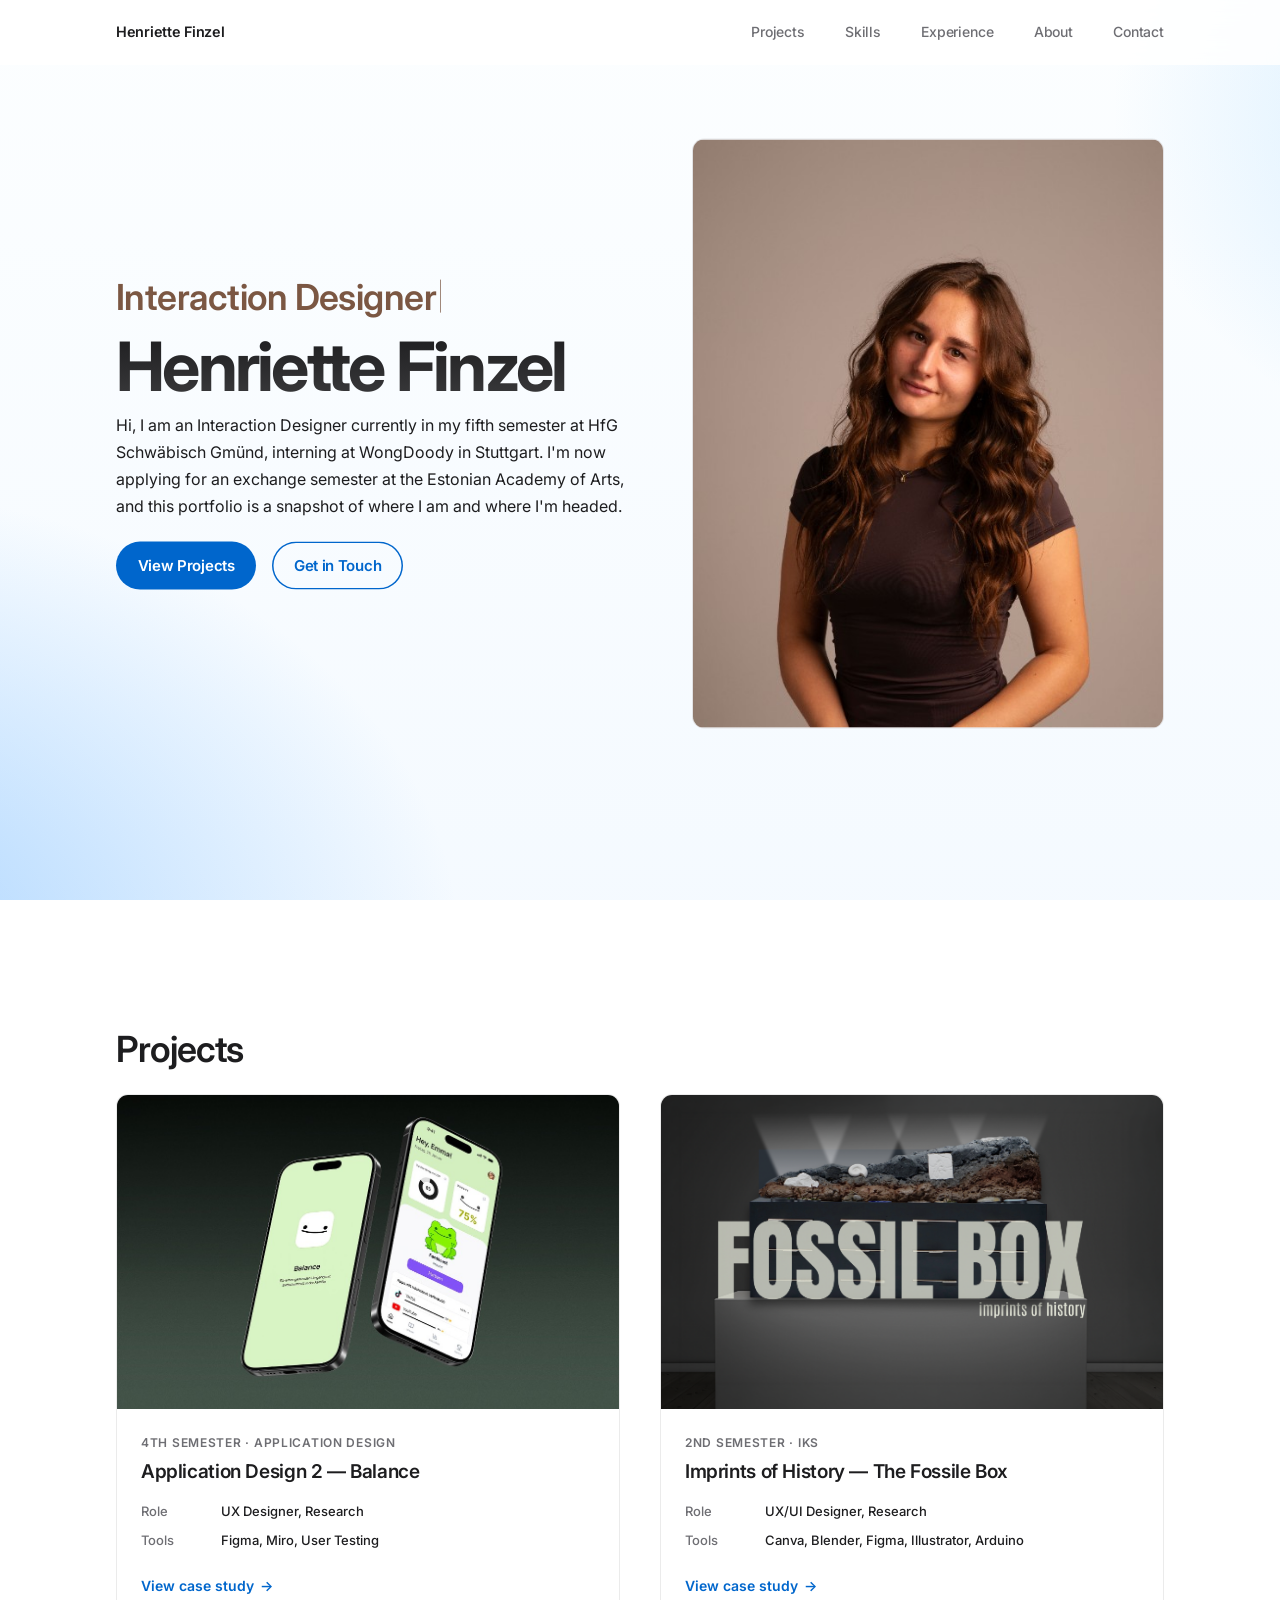
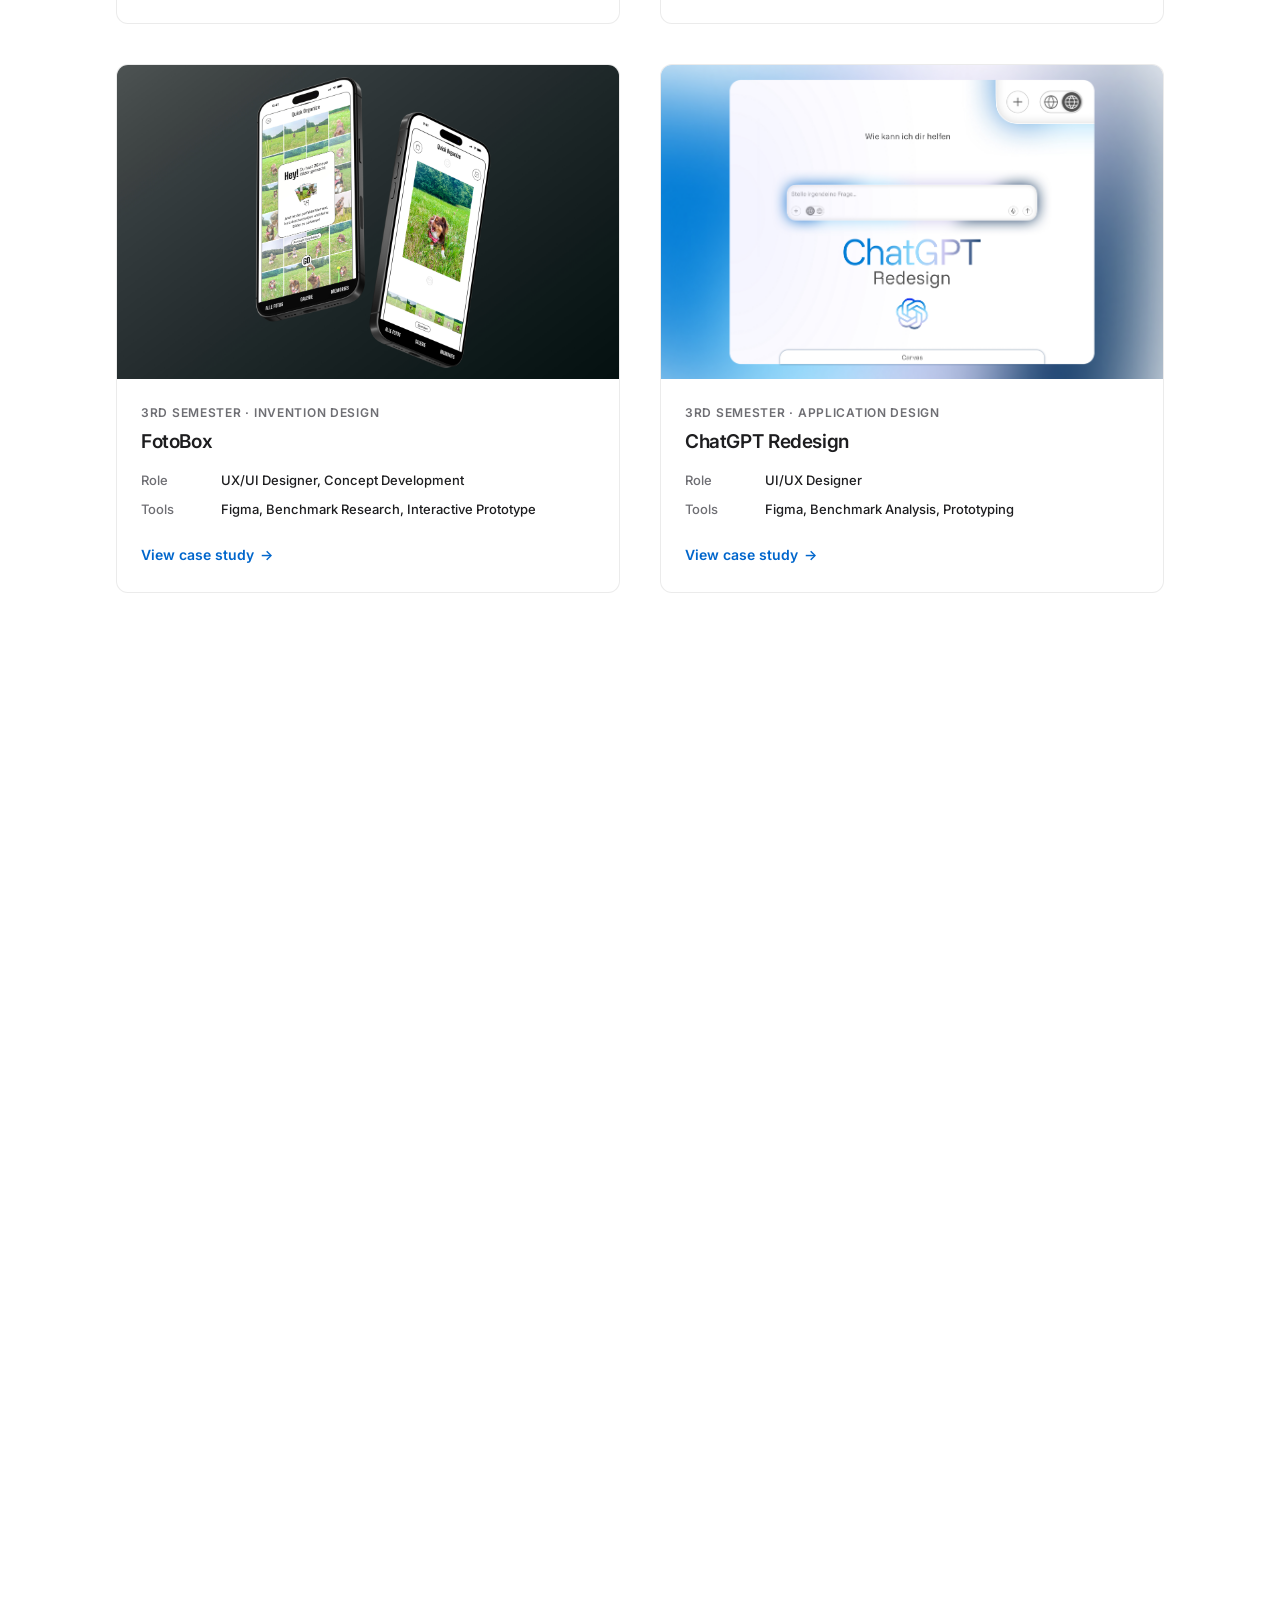
==== commit 032f4131: "finalization" ====
--- a/index.html
+++ b/index.html
@@ -28,8 +28,7 @@
         <a href="#about">About</a>
         <a href="#contact">Contact</a>
       </nav>
-      <button type="button" class="nav-toggle" aria-expanded="false" aria-controls="mobile-nav"
-        aria-label="Open menu">
+      <button type="button" class="nav-toggle" aria-expanded="false" aria-controls="mobile-nav" aria-label="Open menu">
         <span class="nav-toggle-bar"></span>
         <span class="nav-toggle-bar"></span>
       </button>
@@ -56,8 +55,9 @@
               <span class="hero-name">Henriette Finzel</span>
             </h1>
             <p class="hero-intro reveal" data-reveal data-reveal-delay="1">
-              Hi, I am an Interaction Design student in my 4th semester at the University of Design Schwaebisch Gmuend,
-              currently looking for an internship for my 5th semester.
+              Hi, I am an Interaction Designer currently in my fifth semester at HfG Schwäbisch Gmünd, interning at
+              WongDoody in Stuttgart. I&apos;m now applying for an exchange semester at the Estonian Academy of Arts,
+              and this portfolio is a snapshot of where I am and where I&apos;m headed.
             </p>
             <div class="hero-actions reveal" data-reveal data-reveal-delay="2">
               <a class="btn btn-primary" href="#projects">View Projects</a>
@@ -65,8 +65,9 @@
             </div>
           </div>
           <figure class="hero-photo reveal" data-reveal data-reveal-delay="1">
-            <img src="images/hero-henriette.png" alt="Portrait of Henriette Finzel" width="640" height="800" loading="eager"
-              decoding="async" onerror="this.onerror=null;this.src='images/portrait-placeholder.svg';" />
+            <img src="images/hero-henriette.png" alt="Portrait of Henriette Finzel" width="640" height="800"
+              loading="eager" decoding="async"
+              onerror="this.onerror=null;this.src='images/portrait-placeholder.svg';" />
           </figure>
         </div>
       </div>
@@ -85,7 +86,7 @@
               <a class="project-card-link" href="projekte/gesundheits-app-onboarding.html">
                 <span class="project-preview project-preview--a" aria-hidden="true"></span>
                 <div class="project-card-body">
-                  <span class="project-meta">4th semester · Application Design</span>
+                  <span class="project-meta">4th Semester · Application Design</span>
                   <h3 class="project-title">Application Design 2 — Balance</h3>
                   <dl class="project-facts">
                     <div>
@@ -109,7 +110,7 @@
               <a class="project-card-link" href="projekte/design-system-b2b.html">
                 <span class="project-preview project-preview--iks-banner" aria-hidden="true"></span>
                 <div class="project-card-body">
-                  <span class="project-meta">2. Semester · IKS</span>
+                  <span class="project-meta">2nd Semester · IKS</span>
                   <h3 class="project-title">Imprints of History — The Fossile Box</h3>
                   <dl class="project-facts">
                     <div>
@@ -133,7 +134,7 @@
               <a class="project-card-link" href="projekte/service-blueprint.html">
                 <span class="project-preview project-preview--invention-mockup" aria-hidden="true"></span>
                 <div class="project-card-body">
-                  <span class="project-meta">3rd semester · Invention Design</span>
+                  <span class="project-meta">3rd Semester · Invention Design</span>
                   <h3 class="project-title">FotoBox</h3>
                   <dl class="project-facts">
                     <div>
@@ -157,7 +158,7 @@
               <a class="project-card-link" href="projekte/chatgpt-redesign.html">
                 <span class="project-preview project-preview--e" aria-hidden="true"></span>
                 <div class="project-card-body">
-                  <span class="project-meta">2024 · UI/UX Redesign</span>
+                  <span class="project-meta">3rd Semester · Application Design</span>
                   <h3 class="project-title">ChatGPT Redesign</h3>
                   <dl class="project-facts">
                     <div>
@@ -340,7 +341,8 @@
               all-rounder.
             </p>
             <p>
-              I love exploring new things, especially creative work — of course designing, but also drawing, <button type="button" class="about-singing-trigger" aria-label="Play singing video">singing</button>,
+              I love exploring new things, especially creative work — of course designing, but also drawing, <button
+                type="button" class="about-singing-trigger" aria-label="Play singing video">singing</button>,
               acting, writing, and simply letting my creativity take over when I express myself. I enjoy challenging
               myself with new ideas and, at times, I can be a bit of a perfectionist. I also genuinely enjoy social
               situations, from grabbing a coffee and brainstorming crazy ideas to doing sports together or just diving
@@ -356,22 +358,42 @@
             <div class="about-video-embed" id="about-video-embed"></div>
           </div>
           <div class="about-cluster-label" aria-live="polite"></div>
-          <figure class="about-collage-item" data-num="1" data-cluster="Sport"><img class="about-collage-img" src="images/collage/collage-01.png" alt="" loading="lazy" decoding="async" /></figure>
-          <figure class="about-collage-item" data-num="2" data-cluster="Sport"><img class="about-collage-img" src="images/collage/collage-02.png" alt="" loading="lazy" decoding="async" /></figure>
-          <figure class="about-collage-item" data-num="3" data-cluster="Sport"><img class="about-collage-img" src="images/collage/collage-03.png" alt="" loading="lazy" decoding="async" /></figure>
-          <figure class="about-collage-item" data-num="4" data-cluster="Just Me"><img class="about-collage-img" src="images/collage/collage-04.png" alt="" loading="lazy" decoding="async" /></figure>
-          <figure class="about-collage-item" data-num="5" data-cluster="Sport"><img class="about-collage-img" src="images/collage/collage-05.png" alt="" loading="lazy" decoding="async" /></figure>
-          <figure class="about-collage-item about-collage-img--paint-focus" data-num="6" data-cluster="Just Me"><img class="about-collage-img" src="images/collage/collage-11.png" alt="" loading="lazy" decoding="async" /></figure>
-          <figure class="about-collage-item" data-num="7" data-cluster="Art"><img class="about-collage-img" src="images/collage/collage-waschbaer.png" alt="" loading="lazy" decoding="async" /></figure>
-          <figure class="about-collage-item" data-num="8" data-cluster="Art"><img class="about-collage-img" src="images/collage/collage-08.png" alt="" loading="lazy" decoding="async" /></figure>
-          <figure class="about-collage-item" data-num="9" data-cluster="Singing"><img class="about-collage-img" src="images/collage/collage-09.png" alt="" loading="lazy" decoding="async" /></figure>
-          <figure class="about-collage-item" data-num="10" data-cluster="Singing"><img class="about-collage-img" src="images/collage/collage-16.png" alt="" loading="lazy" decoding="async" /></figure>
-          <figure class="about-collage-item about-collage-img--hidden" data-num="11" data-cluster="Just Me"><img class="about-collage-img" src="images/collage/collage-06.png" alt="" loading="lazy" decoding="async" /></figure>
-          <figure class="about-collage-item" data-num="12" data-cluster="Just Me"><img class="about-collage-img" src="images/collage/collage-12.png" alt="" loading="lazy" decoding="async" /></figure>
-          <figure class="about-collage-item about-collage-img--top-left" data-num="13" data-cluster="Musical Rent"><img class="about-collage-img" src="images/collage/collage-13.png" alt="" loading="lazy" decoding="async" /></figure>
-          <figure class="about-collage-item" data-num="14" data-cluster="Art"><img class="about-collage-img" src="images/collage/collage-tshirt.png" alt="" loading="lazy" decoding="async" /></figure>
-          <figure class="about-collage-item" data-num="15" data-cluster="Musical Rent"><img class="about-collage-img" src="images/collage/collage-15.png" alt="" loading="lazy" decoding="async" /></figure>
-          <figure class="about-collage-item about-collage-img--bottom-wide" data-num="16" data-cluster="Art"><img class="about-collage-img" src="images/collage/collage-19.png" alt="" loading="lazy" decoding="async" /></figure>
+          <figure class="about-collage-item" data-num="1" data-cluster="Sport"><img class="about-collage-img"
+              src="images/collage/collage-01.png" alt="" loading="lazy" decoding="async" /></figure>
+          <figure class="about-collage-item" data-num="2" data-cluster="Sport"><img class="about-collage-img"
+              src="images/collage/collage-02.png" alt="" loading="lazy" decoding="async" /></figure>
+          <figure class="about-collage-item" data-num="3" data-cluster="Sport"><img class="about-collage-img"
+              src="images/collage/collage-03.png" alt="" loading="lazy" decoding="async" /></figure>
+          <figure class="about-collage-item" data-num="4" data-cluster="Just Me"><img class="about-collage-img"
+              src="images/collage/collage-04.png" alt="" loading="lazy" decoding="async" /></figure>
+          <figure class="about-collage-item" data-num="5" data-cluster="Sport"><img class="about-collage-img"
+              src="images/collage/collage-05.png" alt="" loading="lazy" decoding="async" /></figure>
+          <figure class="about-collage-item about-collage-img--paint-focus" data-num="6" data-cluster="Just Me"><img
+              class="about-collage-img" src="images/collage/collage-11.png" alt="" loading="lazy" decoding="async" />
+          </figure>
+          <figure class="about-collage-item" data-num="7" data-cluster="Art"><img class="about-collage-img"
+              src="images/collage/collage-waschbaer.png" alt="" loading="lazy" decoding="async" /></figure>
+          <figure class="about-collage-item" data-num="8" data-cluster="Art"><img class="about-collage-img"
+              src="images/collage/collage-08.png" alt="" loading="lazy" decoding="async" /></figure>
+          <figure class="about-collage-item" data-num="9" data-cluster="Singing"><img class="about-collage-img"
+              src="images/collage/collage-09.png" alt="" loading="lazy" decoding="async" /></figure>
+          <figure class="about-collage-item" data-num="10" data-cluster="Singing"><img class="about-collage-img"
+              src="images/collage/collage-16.png" alt="" loading="lazy" decoding="async" /></figure>
+          <figure class="about-collage-item about-collage-img--hidden" data-num="11" data-cluster="Just Me"><img
+              class="about-collage-img" src="images/collage/collage-06.png" alt="" loading="lazy" decoding="async" />
+          </figure>
+          <figure class="about-collage-item" data-num="12" data-cluster="Just Me"><img class="about-collage-img"
+              src="images/collage/collage-12.png" alt="" loading="lazy" decoding="async" /></figure>
+          <figure class="about-collage-item about-collage-img--top-left" data-num="13" data-cluster="Musical Rent"><img
+              class="about-collage-img" src="images/collage/collage-13.png" alt="" loading="lazy" decoding="async" />
+          </figure>
+          <figure class="about-collage-item" data-num="14" data-cluster="Art"><img class="about-collage-img"
+              src="images/collage/collage-tshirt.png" alt="" loading="lazy" decoding="async" /></figure>
+          <figure class="about-collage-item" data-num="15" data-cluster="Musical Rent"><img class="about-collage-img"
+              src="images/collage/collage-15.png" alt="" loading="lazy" decoding="async" /></figure>
+          <figure class="about-collage-item about-collage-img--bottom-wide" data-num="16" data-cluster="Art"><img
+              class="about-collage-img" src="images/collage/collage-19.png" alt="" loading="lazy" decoding="async" />
+          </figure>
         </div>
       </div>
     </section>
@@ -384,7 +406,8 @@
           Open to collaborations, projects, and new connections.
         </p>
         <div class="contact-widgets reveal" data-reveal data-reveal-delay="2">
-          <a class="contact-widget" href="https://www.instagram.com/jettemarie.design/" target="_blank" rel="noopener noreferrer">
+          <a class="contact-widget" href="https://www.instagram.com/jettemarie.design/" target="_blank"
+            rel="noopener noreferrer">
             <span class="contact-widget-icon" aria-hidden="true">
               <svg xmlns="http://www.w3.org/2000/svg" width="28" height="28" viewBox="0 0 24 24" fill="none"
                 stroke="currentColor" stroke-width="1.75" stroke-linecap="round" stroke-linejoin="round">
@@ -396,7 +419,8 @@
             <span class="contact-widget-label">Instagram</span>
             <span class="contact-widget-value">@jettemarie.design</span>
           </a>
-          <a class="contact-widget" href="https://www.linkedin.com/in/henriette-finzel-732251407" target="_blank" rel="noopener noreferrer">
+          <a class="contact-widget" href="https://www.linkedin.com/in/henriette-finzel-732251407" target="_blank"
+            rel="noopener noreferrer">
             <span class="contact-widget-icon" aria-hidden="true">
               <svg xmlns="http://www.w3.org/2000/svg" width="28" height="28" viewBox="0 0 24 24" fill="none"
                 stroke="currentColor" stroke-width="1.75" stroke-linecap="round" stroke-linejoin="round">
@@ -420,9 +444,6 @@
             <span class="contact-widget-value">henriette.finzel@finzel-holding.de</span>
           </a>
         </div>
-        <p class="footer-note reveal" data-reveal data-reveal-delay="3">
-          © <span id="year"></span> Henriette Finzel. Interaction Design with calmness and precision.
-        </p>
       </div>
     </section>
   </main>
--- a/css/styles.css
+++ b/css/styles.css
@@ -2113,11 +2113,4 @@
 
 .contact-widget:hover .contact-widget-value {
   color: var(--accent);
-}
-
-.footer-note {
-  margin-top: var(--space-xl);
-  font-size: 0.8125rem;
-  color: var(--text-secondary);
-  text-align: left;
 }
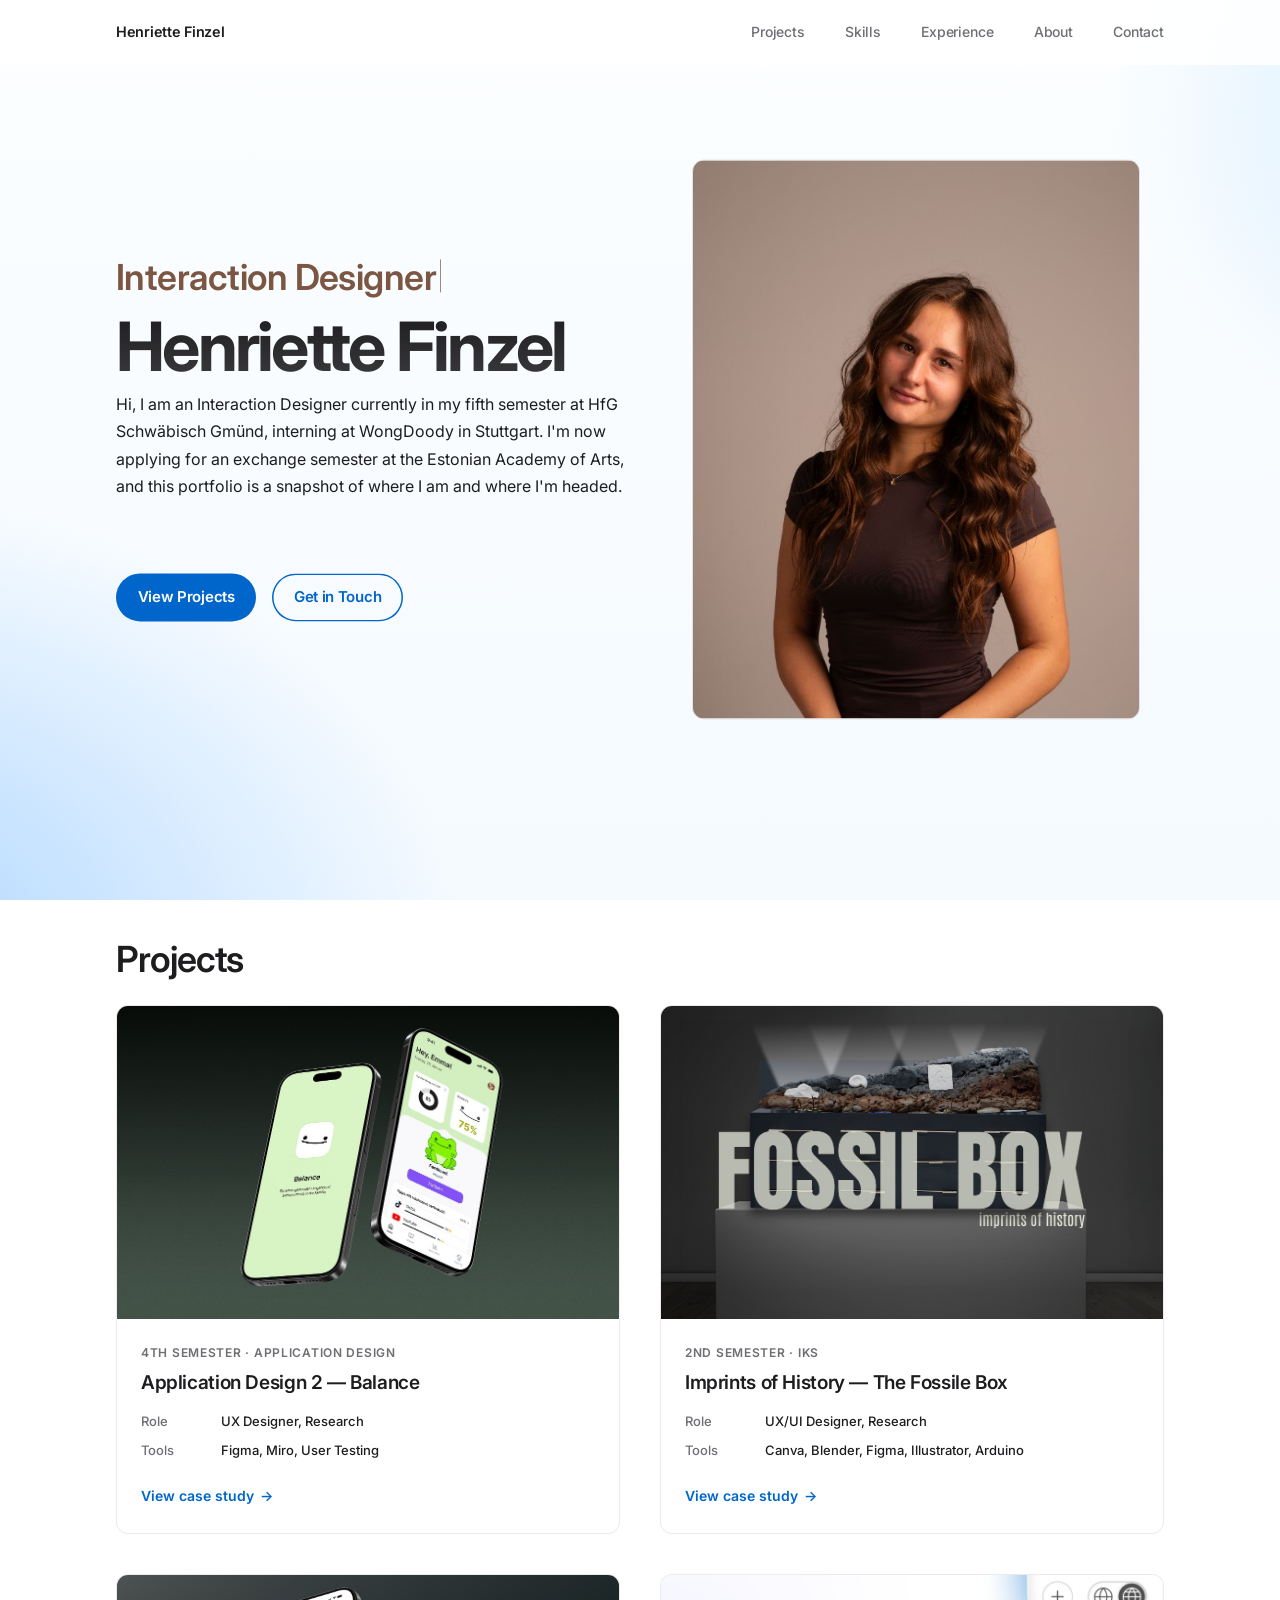
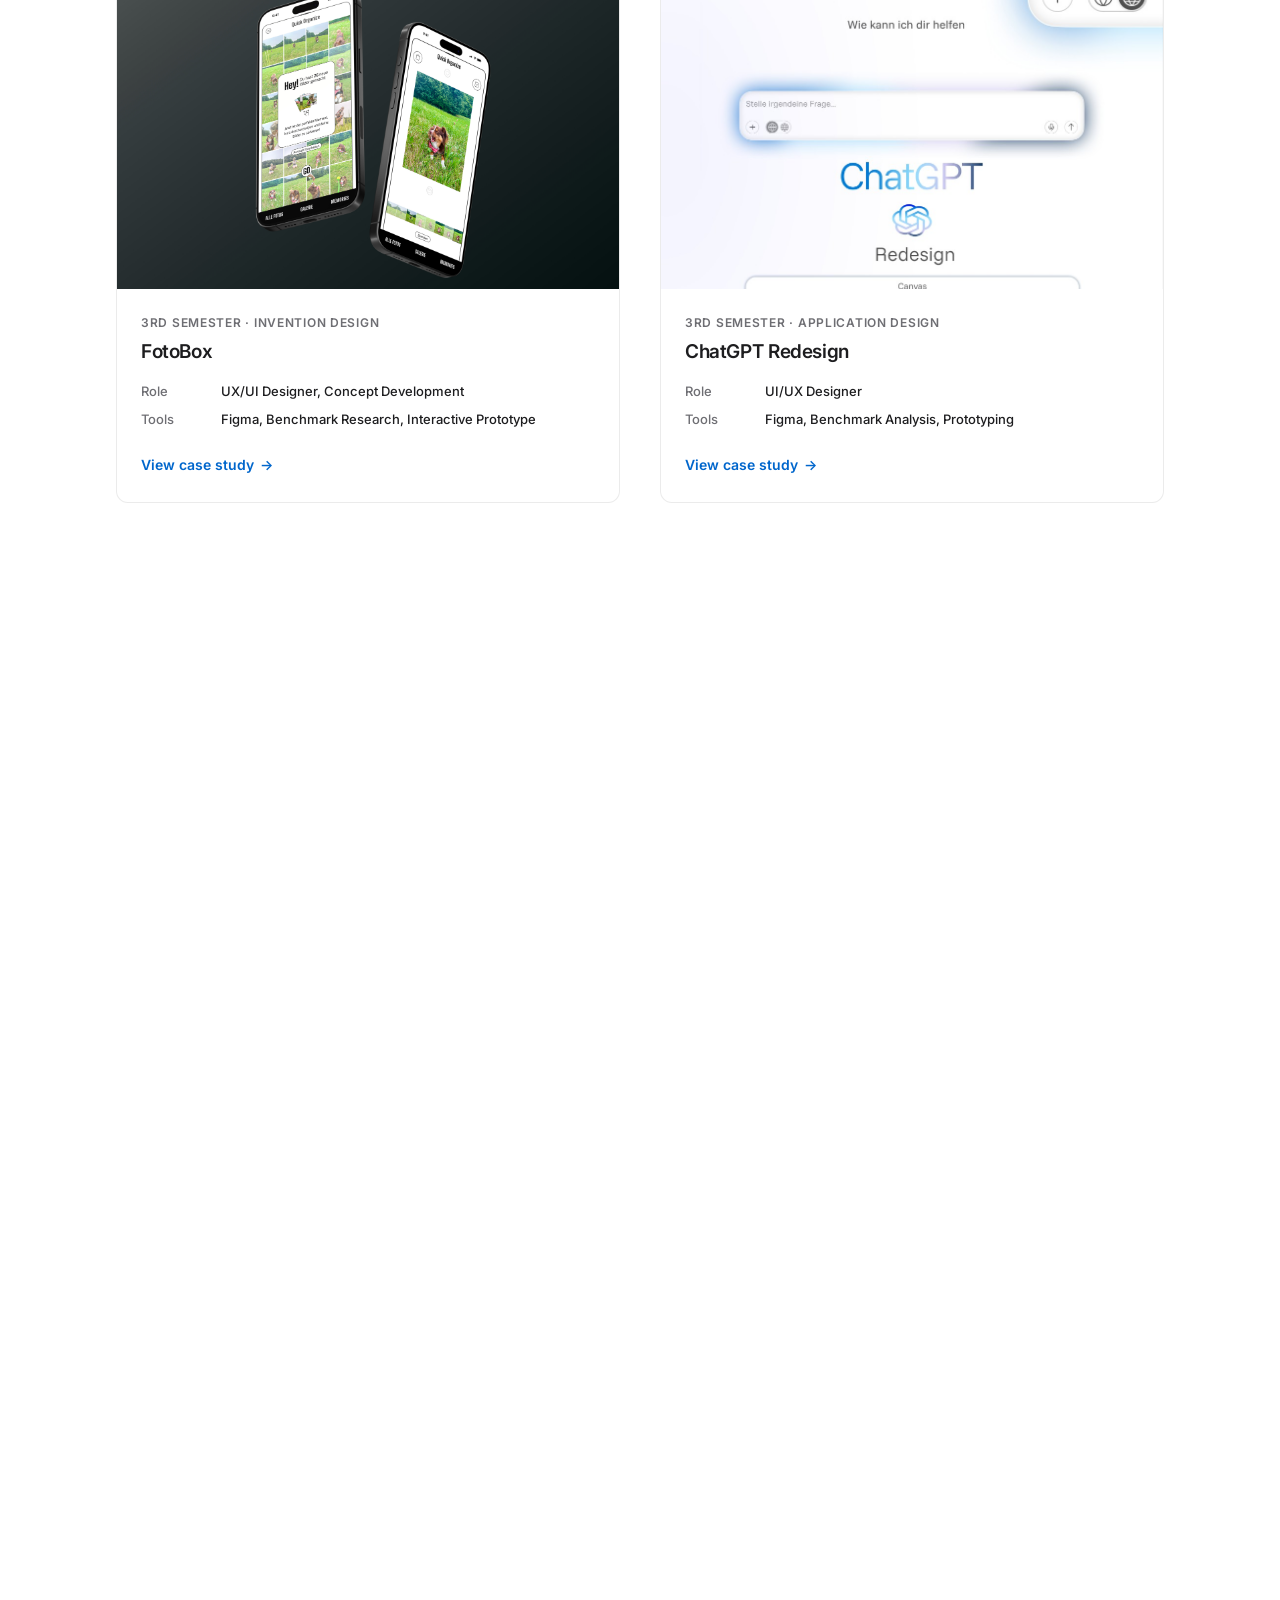
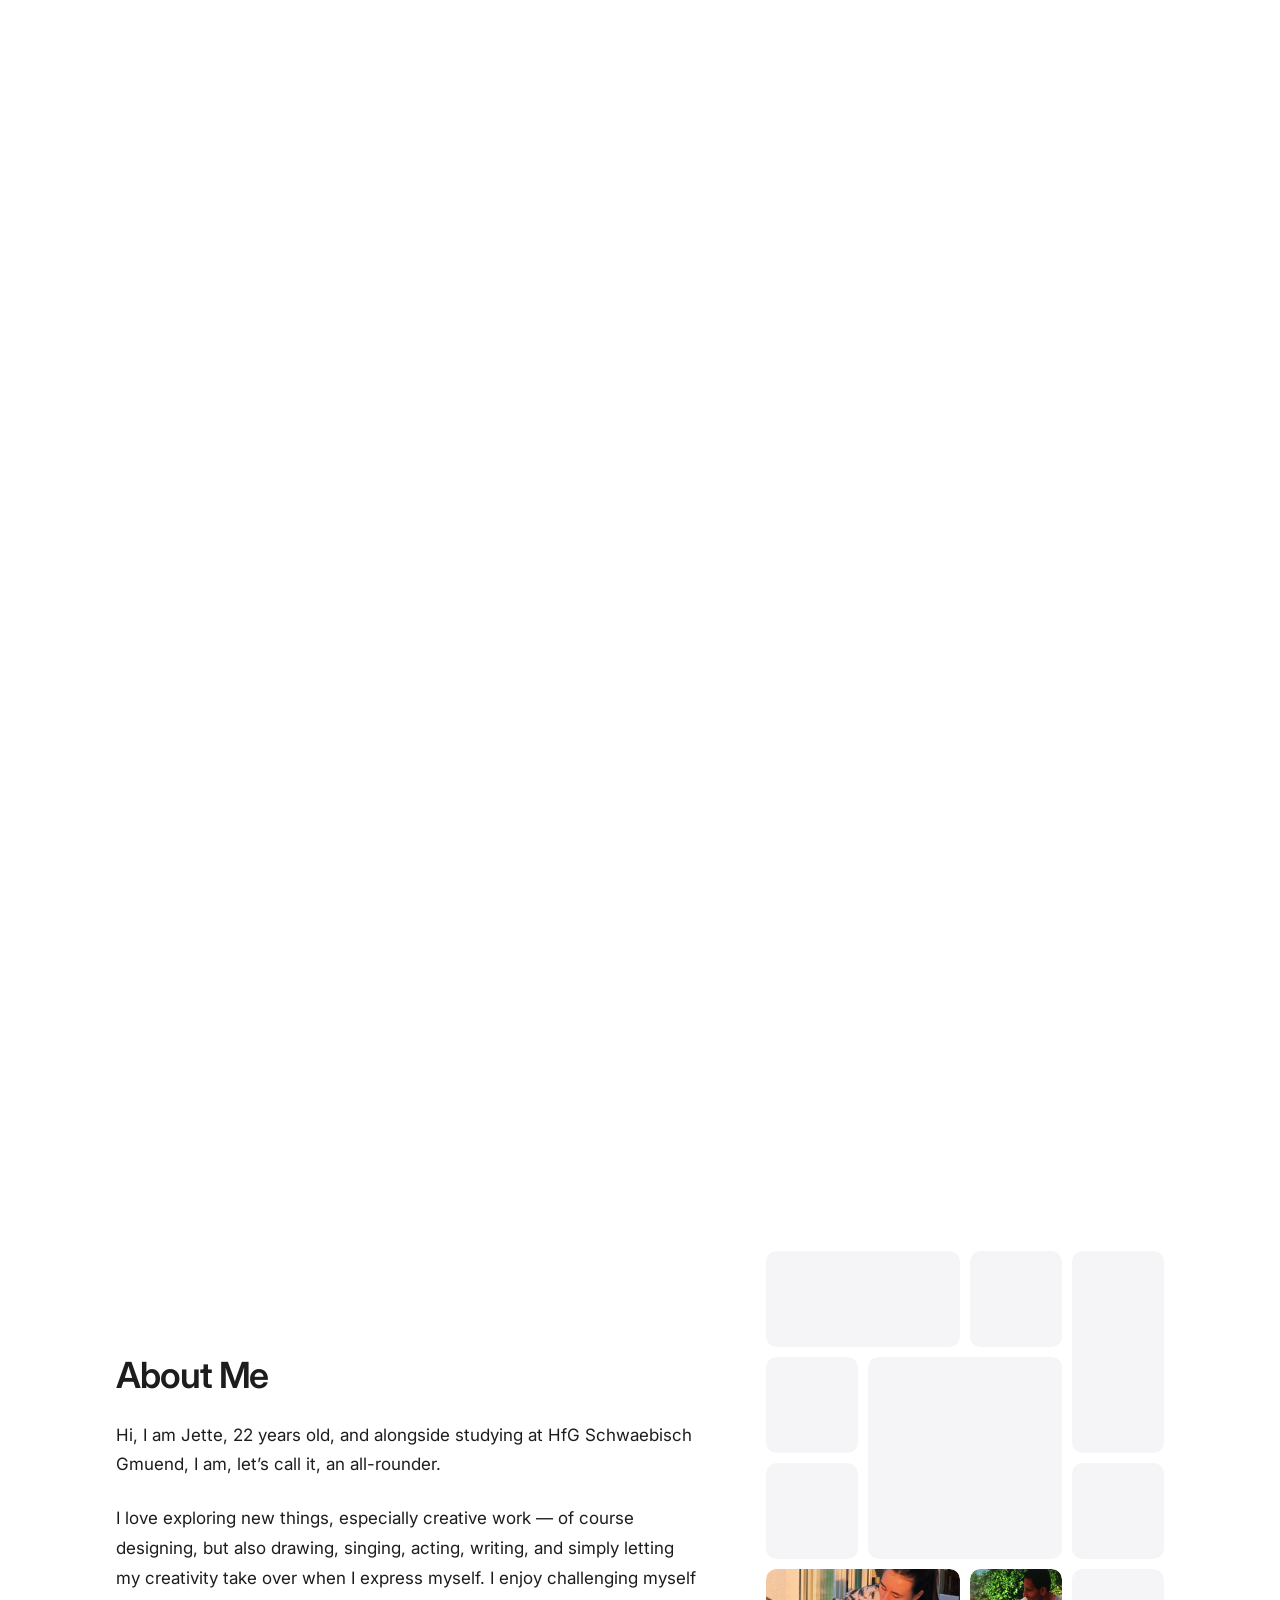
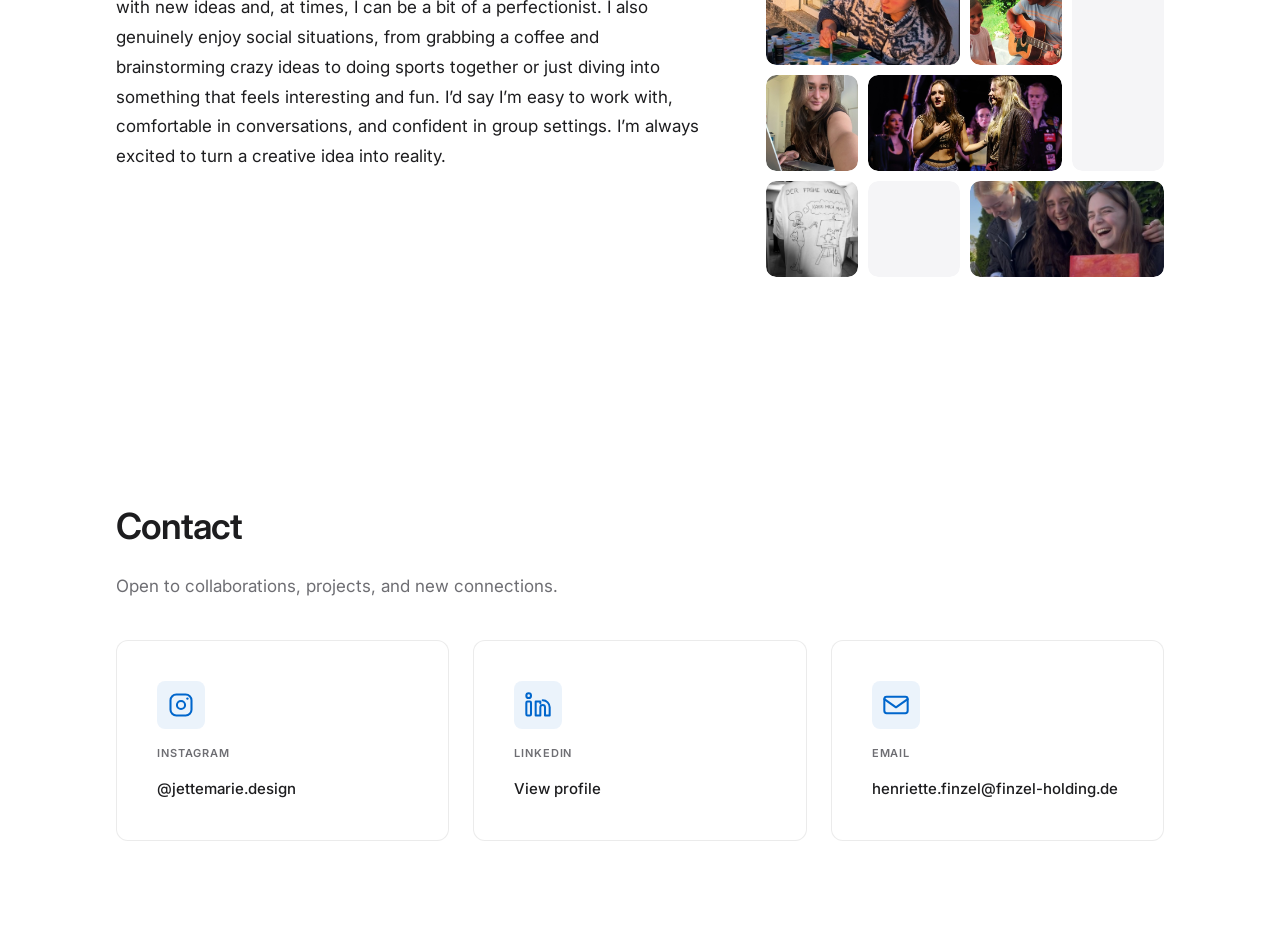
==== commit 0ed775b0: "Responsiveness added" ====
--- a/index.html
+++ b/index.html
@@ -3,7 +3,8 @@
 
 <head>
   <meta charset="UTF-8" />
-  <meta name="viewport" content="width=device-width, initial-scale=1.0" />
+  <meta name="viewport"
+    content="width=device-width, initial-scale=1.0, viewport-fit=cover, interactive-widget=resizes-content" />
   <meta name="description"
     content="Henriette Finzel — Interaction Designer. Portfolio for clear digital experiences and thoughtful interfaces." />
   <title>Henriette Finzel — Interaction Designer</title>
@@ -47,18 +48,20 @@
     <section class="hero section" aria-labelledby="hero-heading">
       <div class="container hero-inner">
         <div class="hero-split">
-          <div class="hero-copy">
-            <div class="hero-line-wrap reveal" data-reveal>
-              <span class="hero-greeting">Interaction Designer</span>
-            </div>
-            <h1 id="hero-heading" class="hero-title reveal" data-reveal>
-              <span class="hero-name">Henriette Finzel</span>
-            </h1>
-            <p class="hero-intro reveal" data-reveal data-reveal-delay="1">
-              Hi, I am an Interaction Designer currently in my fifth semester at HfG Schwäbisch Gmünd, interning at
-              WongDoody in Stuttgart. I&apos;m now applying for an exchange semester at the Estonian Academy of Arts,
-              and this portfolio is a snapshot of where I am and where I&apos;m headed.
-            </p>
+          <div class="hero-lead-column">
+            <div class="hero-copy">
+              <div class="hero-line-wrap reveal" data-reveal>
+                <span class="hero-greeting">Interaction Designer</span>
+              </div>
+              <h1 id="hero-heading" class="hero-title reveal" data-reveal>
+                <span class="hero-name">Henriette Finzel</span>
+              </h1>
+              <p class="hero-intro reveal" data-reveal data-reveal-delay="1">
+                Hi, I am an Interaction Designer currently in my fifth semester at HfG Schwäbisch Gmünd, interning at
+                WongDoody in Stuttgart. I&apos;m now applying for an exchange semester at the Estonian Academy of Arts,
+                and this portfolio is a snapshot of where I am and where I&apos;m headed.
+              </p>
+            </div>
             <div class="hero-actions reveal" data-reveal data-reveal-delay="2">
               <a class="btn btn-primary" href="#projects">View Projects</a>
               <a class="btn btn-ghost" href="#contact">Get in Touch</a>
@@ -207,7 +210,7 @@
           </article>
 
           <article class="skills-row">
-            <p class="skills-row-label">Soft<br>Skills</p>
+            <p class="skills-row-label"><span>Soft </span><br /><span>Skills</span></p>
             <span class="skills-row-divider" aria-hidden="true"></span>
             <div class="skill-tags">
               <span class="skill-tag">Communication</span>
@@ -244,7 +247,7 @@
         </div>
 
         <div class="skills-specialization reveal" data-reveal data-reveal-delay="2">
-          <p class="skills-specialization-title">Study<br>Specializations</p>
+          <p class="skills-specialization-title"><span>Study </span><br /><span>Specializations</span></p>
           <span class="skills-specialization-divider" aria-hidden="true"></span>
           <div class="skills-specialization-content">
             <article class="specialization-item">
@@ -278,7 +281,8 @@
             <span class="timeline-dot" aria-hidden="true"></span>
             <div class="timeline-content">
               <span class="timeline-date">Current</span>
-              <h3 class="timeline-title">Internship Semester · WongDoody (an Infosys company)</h3>
+              <h3 class="timeline-title">Internship Semester · <a href="https://www.wongdoody.com/" target="_blank"
+                  rel="noopener noreferrer">WongDoody</a></h3>
               <p>Internship in the XDM team, collaborating on digital experiences across strategy, design, and
                 implementation.</p>
             </div>
@@ -287,7 +291,8 @@
             <span class="timeline-dot" aria-hidden="true"></span>
             <div class="timeline-content">
               <span class="timeline-date">Since 2024</span>
-              <h3 class="timeline-title">Studies · HfG Schwaebisch Gmuend</h3>
+              <h3 class="timeline-title">Studies · <a href="https://www.hfg-gmuend.de/" target="_blank"
+                  rel="noopener noreferrer">HfG Schwaebisch Gmuend</a></h3>
               <p>Interaction Design with a focus on user experience, structure, prototyping, and visual precision.</p>
             </div>
           </li>
@@ -321,7 +326,8 @@
             <span class="timeline-dot" aria-hidden="true"></span>
             <div class="timeline-content">
               <span class="timeline-date">2018</span>
-              <h3 class="timeline-title">Career Internship · Graphic Design (ZOO Design)</h3>
+              <h3 class="timeline-title">Career Internship · Graphic Design · <a
+                  href="https://www.zoodesign.de/projekte/" target="_blank" rel="noopener noreferrer">zoodesign</a></h3>
               <p>Career-focused internship with early insights into agency work, design processes, and visual
                 communication.</p>
             </div>
@@ -341,8 +347,7 @@
               all-rounder.
             </p>
             <p>
-              I love exploring new things, especially creative work — of course designing, but also drawing, <button
-                type="button" class="about-singing-trigger" aria-label="Play singing video">singing</button>,
+              I love exploring new things, especially creative work — of course designing, but also drawing, singing,
               acting, writing, and simply letting my creativity take over when I express myself. I enjoy challenging
               myself with new ideas and, at times, I can be a bit of a perfectionist. I also genuinely enjoy social
               situations, from grabbing a coffee and brainstorming crazy ideas to doing sports together or just diving
@@ -353,10 +358,6 @@
         </div>
 
         <div class="about-collage-widget" aria-label="Impressions and interests">
-          <div class="about-video-overlay" aria-hidden="true" hidden>
-            <button type="button" class="about-video-close" aria-label="Close video overlay">×</button>
-            <div class="about-video-embed" id="about-video-embed"></div>
-          </div>
           <div class="about-cluster-label" aria-live="polite"></div>
           <figure class="about-collage-item" data-num="1" data-cluster="Sport"><img class="about-collage-img"
               src="images/collage/collage-01.png" alt="" loading="lazy" decoding="async" /></figure>
--- a/css/styles.css
+++ b/css/styles.css
@@ -32,6 +32,15 @@
   --header-h: 64px;
 }
 
+/*
+ * ——— Smartphone vs. Desktop / Laptop (Breakpoints) ———
+ * · Smartphone / enge Phones:  (max-width: 767px) — Burger-Menü, gestapeltes Hero, größere Tap-Flächen, Case-Footer.
+ * · Ab Tablet-Breite:           (min-width: 768px) — horizontale Hauptnavigation, About-Collage mit Hover-Clustern.
+ * · „Desktop“-Layout:           (min-width: 900px) — zweispaltiges Hero, Projektabstände, Case-Layout, Sektions-Tuning.
+ * · Hero unter 900px Breite:   (max-width: 899px) — gleiche vertikale Reihenfolge wie auf dem Phone (display:contents + order).
+ * Mobil: viewport meta mit viewport-fit=cover + interactive-widget=resizes-content; CSS nutzt env(safe-area-*) und 100dvh.
+ */
+
 *,
 *::before,
 *::after {
@@ -40,6 +49,8 @@
 
 html {
   scroll-behavior: smooth;
+  -webkit-text-size-adjust: 100%;
+  text-size-adjust: 100%;
 }
 
 @media (prefers-reduced-motion: reduce) {
@@ -323,9 +334,21 @@
   padding: var(--space-2xl) 0;
 }
 
-/* Keep hero as full first screen, but pull Projects closer */
+/* Abstand Hero → Projects; −1cm zieht den gesamten unteren Seitenbereich etwas nach oben */
 .section-projects {
-  padding-top: var(--space-xl);
+  padding-top: max(0.75rem, calc(var(--space-xl) - 1cm));
+}
+
+@media (min-width: 900px) {
+  .section.section-projects {
+    margin-top: -1cm;
+    padding-top: max(0.75rem, calc(var(--space-lg) - 1cm));
+  }
+
+  /* Ab Projects: je 1 cm mehr Abstand zwischen aufeinanderfolgenden Sektionen */
+  #main .section-projects ~ .section {
+    padding-top: calc(var(--space-2xl) + 1cm);
+  }
 }
 
 .section-title {
@@ -348,10 +371,16 @@
   margin-bottom: var(--space-md);
 }
 
+/* Abstand Tools ↔ Study Specializations = Abstand zwischen Skill-Zeilen (netto unter Berücksichtigung des Rows-Paddings) */
+.section-skills {
+  --skills-rows-gap: clamp(2rem, 4.2vw, 3.1rem);
+  --skills-rows-padding-y: clamp(1.1rem, 2.2vw, 1.6rem);
+}
+
 .skills-rows {
   display: grid;
-  gap: clamp(2rem, 4.2vw, 3.1rem);
-  padding: clamp(1.1rem, 2.2vw, 1.6rem) clamp(1.2rem, 2.8vw, 2rem);
+  gap: var(--skills-rows-gap);
+  padding: var(--skills-rows-padding-y) clamp(1.2rem, 2.8vw, 2rem);
 }
 
 .skills-row {
@@ -404,8 +433,8 @@
 }
 
 .skills-specialization {
-  margin-top: clamp(2.1rem, 4vw, 2.9rem);
-  padding-top: clamp(1rem, 2.2vw, 1.4rem);
+  margin-top: calc(var(--skills-rows-gap) - var(--skills-rows-padding-y));
+  padding-top: 0;
   padding-left: clamp(1.2rem, 2.8vw, 2rem);
   padding-right: clamp(1.2rem, 2.8vw, 2rem);
   display: grid;
@@ -493,8 +522,8 @@
 .hero {
   position: relative;
   overflow: hidden;
-  padding-top: calc(var(--header-h) + var(--space-lg));
-  padding-bottom: var(--space-lg);
+  padding-top: calc(var(--header-h) + var(--space-md) - 2cm);
+  padding-bottom: max(0.75rem, calc(var(--space-lg) - 1cm - 0.35rem));
   height: 100vh;
   min-height: 100svh;
   display: flex;
@@ -521,7 +550,8 @@
   .hero-inner {
     justify-content: center;
     padding-top: 0;
-    transform: translateY(-3cm);
+    /* Gesamtpaket nur visuell im Hero verschieben; Document-Flow / Folgesektionen unverändert */
+    transform: translateY(calc(-3cm + 1cm));
   }
 }
 
@@ -547,12 +577,58 @@
   align-items: stretch;
 }
 
+.hero-lead-column {
+  display: flex;
+  flex-direction: column;
+  min-width: 0;
+}
+
 @media (min-width: 900px) {
   .hero-split {
     display: grid;
     grid-template-columns: minmax(0, 1fr) minmax(360px, 45%);
     gap: clamp(2rem, 4vw, 3.5rem);
     align-items: center;
+    min-height: 0;
+  }
+
+  .hero-lead-column {
+    flex-direction: column;
+    justify-content: center;
+    align-items: stretch;
+    gap: clamp(2rem, 4vw, 3.5rem);
+    align-self: center;
+    min-height: 0;
+  }
+
+  .hero-photo {
+    grid-column: 2;
+    grid-row: 1;
+    align-self: center;
+    max-width: none;
+    width: 100%;
+    margin-top: 0;
+    position: relative;
+    top: auto;
+  }
+}
+
+/* Schmal/tablet: Text → Bild → Buttons (Wrapper wirkt nicht als Box) */
+@media (max-width: 899px) {
+  .hero-lead-column {
+    display: contents;
+  }
+
+  .hero-copy {
+    order: 1;
+  }
+
+  .hero-photo {
+    order: 2;
+  }
+
+  .hero-actions {
+    order: 3;
   }
 }
 
@@ -564,17 +640,6 @@
   margin: 0;
   max-width: 28rem;
   align-self: center;
-}
-
-@media (min-width: 900px) {
-  .hero-photo {
-    max-width: none;
-    width: 100%;
-    align-self: center;
-    margin-top: 0;
-    position: relative;
-    top: auto;
-  }
 }
 
 .hero-photo img {
@@ -701,12 +766,6 @@
   display: flex;
   flex-wrap: wrap;
   gap: var(--space-sm);
-}
-
-@media (max-width: 420px) {
-  .hero-greeting {
-    white-space: normal;
-  }
 }
 
 @media (max-width: 380px) {
@@ -796,29 +855,6 @@
   margin-bottom: 0;
 }
 
-.about-singing-trigger {
-  font: inherit;
-  font-weight: 600;
-  color: var(--accent);
-  background: none;
-  border: 0;
-  padding: 0;
-  margin: 0;
-  text-decoration: underline;
-  text-underline-offset: 0.12em;
-  cursor: pointer;
-}
-
-.about-singing-trigger:hover {
-  color: var(--accent-hover);
-}
-
-.about-singing-trigger:focus-visible {
-  outline: 2px solid var(--accent);
-  outline-offset: 2px;
-  border-radius: 3px;
-}
-
 .section-about-short {
   border-top: none;
   border-bottom: none;
@@ -912,53 +948,6 @@
   margin: 0;
   overflow: hidden;
   border-radius: 10px;
-}
-
-.about-video-overlay {
-  position: absolute;
-  inset: 0;
-  z-index: 5;
-  border-radius: 10px;
-  overflow: hidden;
-  background: rgba(0, 0, 0, 0.18);
-}
-
-.about-video-close {
-  position: absolute;
-  top: 0.45rem;
-  right: 0.45rem;
-  z-index: 6;
-  width: 2rem;
-  height: 2rem;
-  border: 0;
-  border-radius: 999px;
-  background: rgba(0, 0, 0, 0.62);
-  color: #fff;
-  font-size: 1.25rem;
-  line-height: 1;
-  cursor: pointer;
-}
-
-.about-video-close:hover {
-  background: rgba(0, 0, 0, 0.75);
-}
-
-.about-video-close:focus-visible {
-  outline: 2px solid #fff;
-  outline-offset: 2px;
-}
-
-.about-video-embed {
-  width: 100%;
-  height: 100%;
-}
-
-.about-video-embed iframe {
-  width: 100%;
-  height: 100%;
-  object-fit: cover;
-  display: block;
-  border: 0;
 }
 
 .about-cluster-label {
@@ -1407,7 +1396,7 @@
 }
 
 .project-preview--chatgpt-banner {
-  background-image: url("../images/Application%20Redesign/Banner3.jpg?v=2");
+  background-image: url("../images/Application%20Redesign/chatgpt-main-banner.png?v=2");
 }
 
 .project-preview--chatgpt-quellen {
@@ -1443,7 +1432,7 @@
 }
 
 .project-preview--e {
-  background-image: url("../images/Application%20Redesign/Banner3.jpg?v=2");
+  background-image: url("../images/Application%20Redesign/chatgpt-main-banner.png?v=2");
   background-repeat: no-repeat;
   background-position: center;
   background-size: cover;
@@ -1886,19 +1875,60 @@
   box-sizing: border-box;
   width: 100%;
   border-top: none;
-  display: flex;
-  flex-wrap: wrap;
-  justify-content: flex-start;
+  display: grid;
+  grid-template-columns: minmax(2.5rem, auto) 1fr minmax(2.5rem, auto);
   align-items: center;
+  justify-items: stretch;
   gap: var(--space-sm);
+}
+
+.case-footer-nav > :nth-child(1) {
+  grid-column: 1;
+  justify-self: start;
+}
+
+.case-footer-nav > :nth-child(2) {
+  grid-column: 2;
+  justify-self: center;
+}
+
+.case-footer-nav > :nth-child(3) {
+  grid-column: 3;
+  justify-self: end;
 }
 
 .case-footer-nav .btn {
   margin: 0;
 }
 
-.case-footer-nav .btn-primary {
-  margin-left: auto;
+.case-footer-arrow {
+  display: inline-flex;
+  align-items: center;
+  justify-content: center;
+  min-width: 2.75rem;
+  padding: 0.55rem 0.65rem;
+  font-size: 1.2rem;
+  font-weight: 600;
+  line-height: 1;
+  text-decoration: none;
+  border-radius: var(--radius-sm);
+}
+
+/* Unsichtbarer Platzhalter: gleiche Grid-Spalte wie klickbarer Pfeil → „All projects“ bleibt mittig */
+.case-footer-arrow--mute {
+  visibility: hidden;
+  pointer-events: none;
+  user-select: none;
+}
+
+.case-footer-all {
+  width: auto;
+  max-width: none;
+  margin: 0;
+  padding: 0.65rem 1.1rem;
+  font-size: 0.875rem;
+  font-weight: 600;
+  white-space: nowrap;
 }
 
 /* —— Timeline —— */
@@ -1985,6 +2015,17 @@
   font-weight: 600;
   margin: 0.25rem 0 var(--space-xs);
   letter-spacing: -0.02em;
+}
+
+.timeline-title a {
+  color: var(--accent);
+  text-decoration: underline;
+  text-decoration-thickness: 1px;
+  text-underline-offset: 0.2em;
+}
+
+.timeline-title a:hover {
+  color: var(--accent-hover);
 }
 
 .timeline-content p {
@@ -2113,4 +2154,463 @@
 
 .contact-widget:hover .contact-widget-value {
   color: var(--accent);
+}
+
+/* —— Smartphone (max-width: 767px): layout & Lesbarkeit — Breakpoint-Übersicht oben nach :root —— */
+@media (max-width: 767px) {
+  /*
+   * iOS / Android: sichtbare „Frame“-Höhe (Browser-UI, Notch) + kein seitlicher Overflow.
+   * 100dvh = dynamische UI-Leiste; 100vh / -webkit-fill-available = Fallback ältere WebKit.
+   */
+  html {
+    height: 100%;
+  }
+
+  body {
+    font-size: 1rem;
+    background-attachment: scroll;
+    min-height: 100%;
+    min-height: 100vh;
+    min-height: -webkit-fill-available;
+    min-height: 100dvh;
+    overflow-x: clip;
+    overscroll-behavior-x: none;
+  }
+
+  #main {
+    width: 100%;
+    max-width: 100%;
+    overflow-x: clip;
+  }
+
+  .container,
+  .header-inner,
+  .mobile-nav,
+  .case-back,
+  .case-layout,
+  .case-section,
+  .case-project-meta,
+  .case-footer-nav {
+    padding-left: calc(var(--page-gutter) + env(safe-area-inset-left, 0px));
+    padding-right: calc(var(--page-gutter) + env(safe-area-inset-right, 0px));
+  }
+
+  .logo-name {
+    display: inline;
+  }
+
+  .mobile-nav {
+    padding-bottom: max(var(--space-md), env(safe-area-inset-bottom, 0px));
+  }
+
+  .mobile-nav a {
+    padding: 0.7rem 0;
+    min-height: 44px;
+    display: flex;
+    align-items: center;
+    border-radius: var(--radius-sm);
+  }
+
+  .header-inner {
+    height: auto;
+    min-height: calc(var(--header-h) + env(safe-area-inset-top, 0px));
+    padding-top: env(safe-area-inset-top, 0px);
+    box-sizing: border-box;
+  }
+
+  .btn,
+  .nav-toggle,
+  .mobile-nav a,
+  .project-card-link,
+  .contact-widget {
+    touch-action: manipulation;
+  }
+
+  .section {
+    padding: var(--space-xl) 0;
+  }
+
+  .section-projects {
+    padding-top: max(0.75rem, calc(var(--space-lg) - 1cm));
+  }
+
+  .section-title {
+    font-size: clamp(1.5rem, 6vw, 1.95rem);
+  }
+
+  /*
+   * Hero (Mobil): eigener Aufbau — kein Viewport-Zwang, kein overflow-clip,
+   * damit Schriftzug und Bild nie angeschnitten werden (Desktop .hero unverändert).
+   */
+  .hero {
+    overflow: visible;
+  }
+
+  .hero.section {
+    height: auto;
+    min-height: 0;
+    padding-top: calc(env(safe-area-inset-top, 0px) + var(--header-h) + var(--space-sm) - 2cm);
+    padding-bottom: max(var(--space-xl), env(safe-area-inset-bottom, 0px));
+  }
+
+  .hero-inner {
+    flex: none;
+    min-height: auto;
+    justify-content: flex-start;
+    padding-top: var(--space-sm);
+    padding-bottom: var(--space-md);
+    gap: var(--space-xs);
+  }
+
+  .hero-split {
+    gap: var(--space-sm);
+  }
+
+  .hero-line-wrap {
+    flex-wrap: wrap;
+    row-gap: 0.3rem;
+    margin-bottom: 0.35rem;
+  }
+
+  .hero-greeting {
+    white-space: normal;
+    font-size: clamp(1.05rem, 3.9vw, 1.42rem);
+    line-height: 1.18;
+    padding-top: 0;
+  }
+
+  .hero-name {
+    font-size: clamp(1.55rem, 6.5vw, 2.15rem);
+    line-height: 1.08;
+  }
+
+  .hero-title {
+    margin-bottom: 0.3rem;
+  }
+
+  .hero-intro {
+    font-size: 0.94rem;
+    line-height: 1.65;
+    margin-bottom: var(--space-xs);
+  }
+
+  .hero-line {
+    max-width: 120px;
+    flex: 0 1 auto;
+  }
+
+  .hero-photo {
+    max-width: min(15.5rem, 72vw);
+    margin-top: var(--space-sm);
+    margin-bottom: 0;
+  }
+
+  .hero-photo img {
+    aspect-ratio: 3 / 4;
+    object-position: center 20%;
+  }
+
+  .hero-actions {
+    flex-direction: row;
+    flex-wrap: wrap;
+    justify-content: center;
+    align-items: center;
+    gap: var(--space-sm);
+    width: 100%;
+    max-width: 26rem;
+    margin-top: var(--space-sm);
+    margin-left: auto;
+    margin-right: auto;
+  }
+
+  .hero-actions .btn {
+    flex: 1 1 8.5rem;
+    min-width: 0;
+    width: auto;
+    max-width: 12rem;
+    justify-content: center;
+  }
+
+  .section-skills {
+    --skills-rows-gap: var(--space-lg);
+    --skills-rows-padding-y: var(--space-md);
+  }
+
+  .skills-rows {
+    padding: var(--space-md) var(--space-sm);
+    gap: var(--skills-rows-gap);
+  }
+
+  .skills-row {
+    grid-template-columns: 1fr;
+    column-gap: 0;
+    row-gap: var(--space-xs);
+    min-height: 0;
+  }
+
+  .skills-row-label {
+    transform: none;
+    justify-self: start;
+    align-self: start;
+    text-align: left;
+    font-size: 0.7rem;
+    letter-spacing: 0.1em;
+    margin: 0 0 0.15rem;
+  }
+
+  .skills-row-divider {
+    display: none;
+  }
+
+  .skills-specialization {
+    grid-template-columns: 1fr;
+    column-gap: 0;
+    row-gap: var(--space-md);
+    padding: 0 var(--space-sm) 0;
+  }
+
+  .skills-specialization-title {
+    transform: none;
+    justify-self: start;
+    text-align: left;
+    margin: 0 0 0.15rem;
+  }
+
+  .skills-specialization-divider {
+    display: none;
+  }
+
+  .skills-row-label br,
+  .skills-specialization-title br {
+    display: none;
+  }
+
+  .section-skills .specialization-label {
+    color: rgba(110, 114, 122, 0.82);
+    font-style: italic;
+    font-weight: 500;
+    letter-spacing: 0.06em;
+  }
+
+  .about-with-collage {
+    gap: var(--space-lg);
+  }
+
+  /*
+   * About-Collage (Mobil): horizontales Snap-Karussell statt dichter Raster-Zellen —
+   * gleiche Bildausschnitte, object-position oben → Köpfe seltener abgeschnitten.
+   */
+  .about-collage-widget {
+    display: flex;
+    flex-direction: row;
+    flex-wrap: nowrap;
+    align-items: stretch;
+    gap: 10px;
+    width: 100%;
+    max-width: none;
+    margin: 0;
+    padding: 2px 0 14px;
+    overflow-x: auto;
+    overflow-y: hidden;
+    scroll-snap-type: x mandatory;
+    scroll-padding-inline: var(--page-gutter);
+    -webkit-overflow-scrolling: touch;
+    overscroll-behavior-x: contain;
+    grid-template-columns: unset;
+    grid-auto-rows: unset;
+    min-height: unset;
+    touch-action: pan-x;
+  }
+
+  .about-collage-widget .about-collage-item {
+    flex: 0 0 clamp(11.25rem, 74vw, 17rem);
+    width: clamp(11.25rem, 74vw, 17rem);
+    max-width: none;
+    height: auto;
+    aspect-ratio: 4 / 5;
+    scroll-snap-align: center;
+    border-radius: 12px;
+    pointer-events: none;
+  }
+
+  .about-collage-widget .about-collage-img {
+    width: 100%;
+    height: 100%;
+    object-fit: cover;
+    object-position: center top;
+    border-radius: 12px;
+  }
+
+  .about-collage-widget:hover .about-collage-item .about-collage-img,
+  .about-collage-widget .about-collage-item:hover .about-collage-img {
+    transform: none;
+    filter: none;
+    box-shadow: none;
+  }
+
+  .about-collage-widget.is-clustering .about-collage-item .about-collage-img,
+  .about-collage-widget.is-clustering .about-collage-item.is-cluster-active .about-collage-img {
+    opacity: 1;
+    transform: none;
+    filter: none;
+  }
+
+  .about-cluster-label {
+    display: none !important;
+  }
+
+  .about-collage-img--top-left .about-collage-img,
+  .about-collage-img--paint-focus .about-collage-img,
+  .about-collage-img--bottom-wide .about-collage-img {
+    object-position: center top;
+  }
+
+  .about-collage-img--bottom-wide {
+    grid-column: unset;
+    flex: 0 0 clamp(11.25rem, 74vw, 17rem);
+    width: clamp(11.25rem, 74vw, 17rem);
+  }
+
+  .project-card-body {
+    padding: var(--space-sm) var(--space-md);
+  }
+
+  .project-title {
+    font-size: 1.0625rem;
+  }
+
+  .section.section-contact {
+    padding-top: var(--space-md);
+    padding-bottom: max(1rem, env(safe-area-inset-bottom, 0px));
+  }
+
+  .section-contact .section-title {
+    margin-bottom: var(--space-xs);
+  }
+
+  .contact-intro {
+    white-space: normal;
+    font-size: 0.9375rem;
+    line-height: 1.5;
+    margin: 0 0 var(--space-sm);
+  }
+
+  .section-contact .contact-widgets {
+    gap: var(--space-sm);
+  }
+
+  .section-contact .contact-widget {
+    display: grid;
+    grid-template-columns: auto 1fr;
+    grid-template-rows: auto auto;
+    align-items: center;
+    column-gap: 0.75rem;
+    row-gap: 0.15rem;
+    padding: 0.6rem 0.75rem;
+    border-radius: var(--radius-sm);
+  }
+
+  .section-contact .contact-widget-icon {
+    grid-column: 1;
+    grid-row: 1 / -1;
+    width: 2.5rem;
+    height: 2.5rem;
+    align-self: center;
+  }
+
+  .section-contact .contact-widget-icon svg {
+    width: 22px;
+    height: 22px;
+  }
+
+  .section-contact .contact-widget-label {
+    grid-column: 2;
+    grid-row: 1;
+    font-size: 0.625rem;
+    letter-spacing: 0.07em;
+  }
+
+  .section-contact .contact-widget-value {
+    grid-column: 2;
+    grid-row: 2;
+    font-size: 0.8125rem;
+    line-height: 1.35;
+  }
+
+  .case-back {
+    padding-top: calc(env(safe-area-inset-top, 0px) + var(--header-h) + var(--space-sm));
+  }
+
+  .case-layout,
+  .case-section {
+    padding-top: var(--space-lg);
+  }
+
+  .case-title,
+  .case-section-title {
+    font-size: clamp(1.45rem, 6.5vw, 2rem);
+  }
+
+  .case-subline,
+  .case-subtitle {
+    font-size: clamp(1.05rem, 4.2vw, 1.4rem);
+  }
+
+  .case-body p {
+    font-size: 1rem;
+  }
+
+  .case-project-meta .case-meta {
+    grid-template-columns: 1fr;
+    column-gap: 0;
+    row-gap: var(--space-md);
+  }
+
+  .case-project-meta .case-meta-group:nth-child(5):last-child {
+    grid-column: 1;
+  }
+
+  .case-footer-nav {
+    margin-top: var(--space-lg);
+    padding-top: var(--space-md);
+    gap: 0.35rem 0.5rem;
+    grid-template-columns: minmax(2.25rem, auto) 1fr minmax(2.25rem, auto);
+  }
+
+  .case-footer-arrow {
+    min-width: 2.35rem;
+    padding: 0.4rem 0.45rem;
+    font-size: 1.05rem;
+  }
+
+  .case-footer-all {
+    padding: 0.58rem 0.95rem;
+    font-size: 0.8125rem;
+  }
+
+  @media (hover: none) {
+    .project-card:hover {
+      transform: none;
+      box-shadow: none;
+      border-color: var(--border);
+    }
+
+    .project-card:hover .project-preview {
+      transform: none;
+    }
+
+    .contact-widget:hover {
+      transform: none;
+      box-shadow: none;
+      border-color: var(--border);
+    }
+
+    .contact-widget:hover .contact-widget-value {
+      color: var(--text);
+    }
+
+    .contact-widget:hover .contact-widget-icon {
+      color: var(--accent);
+    }
+  }
 }
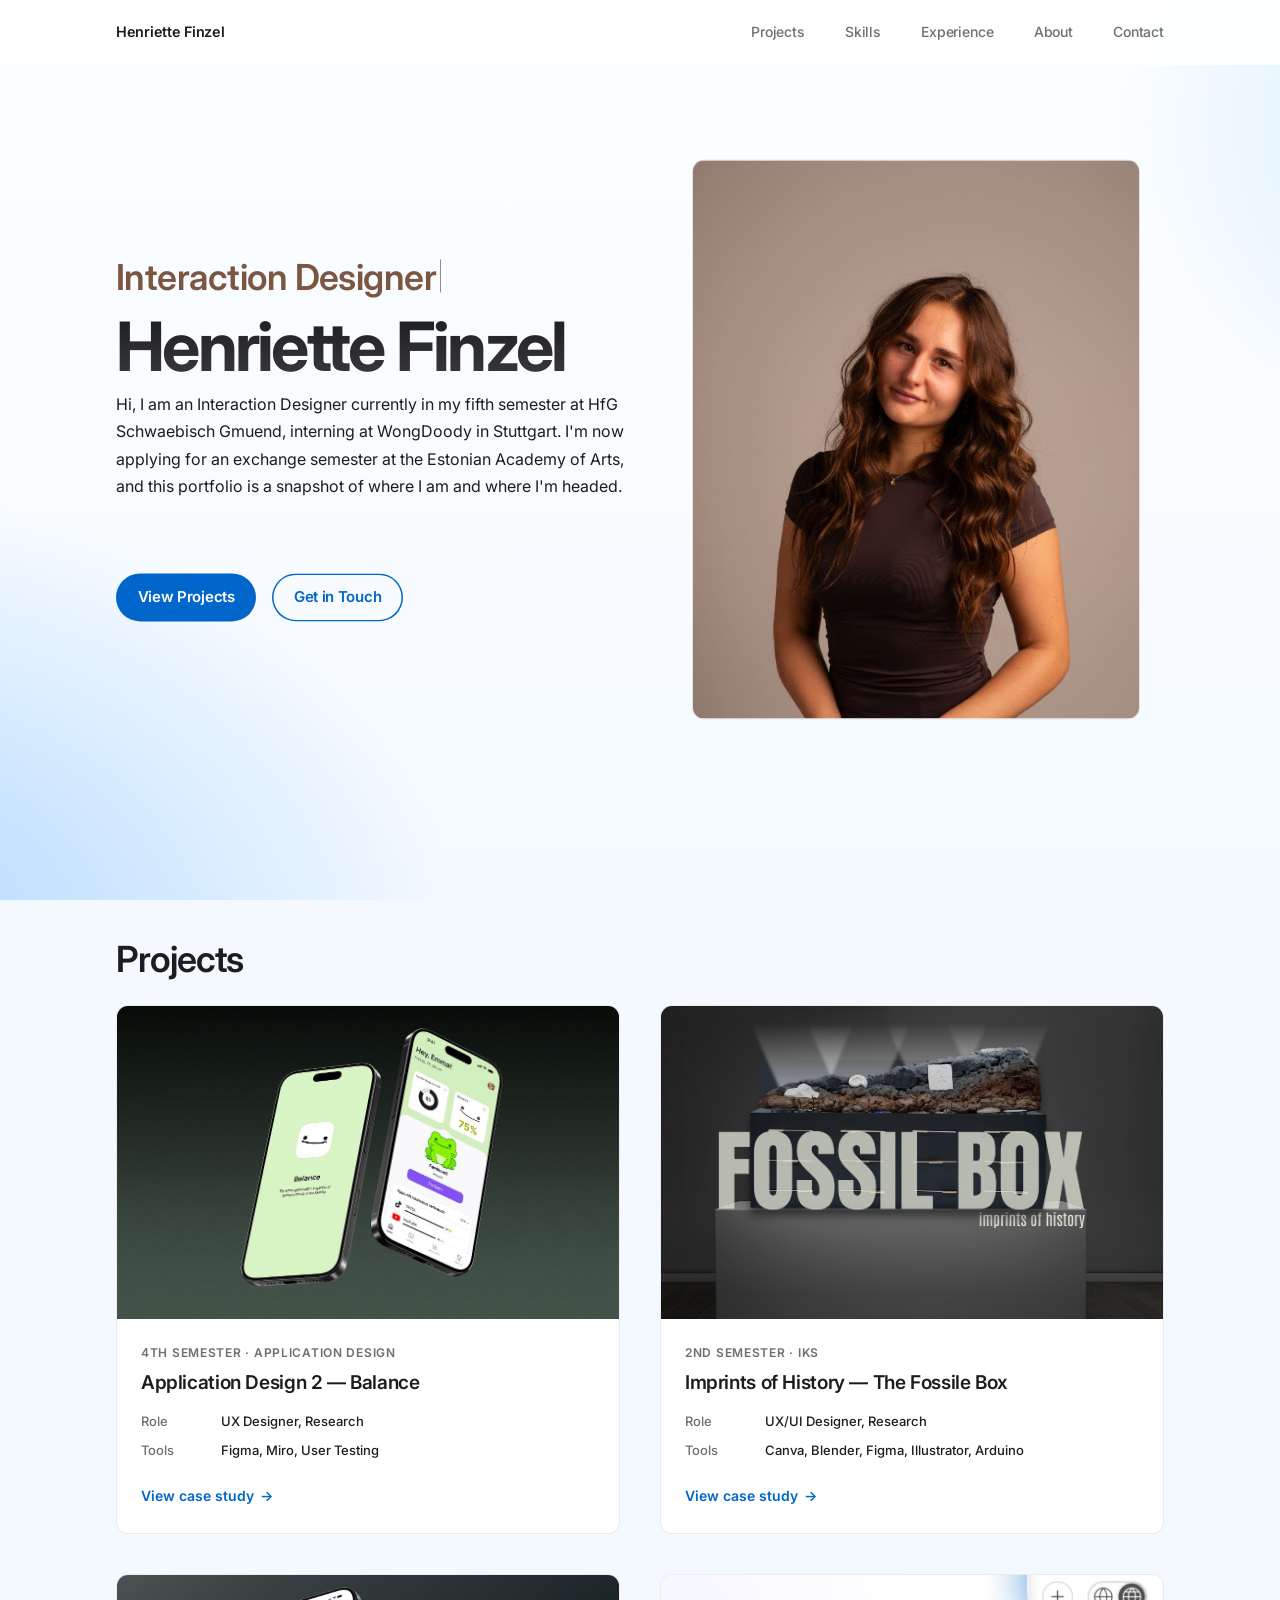
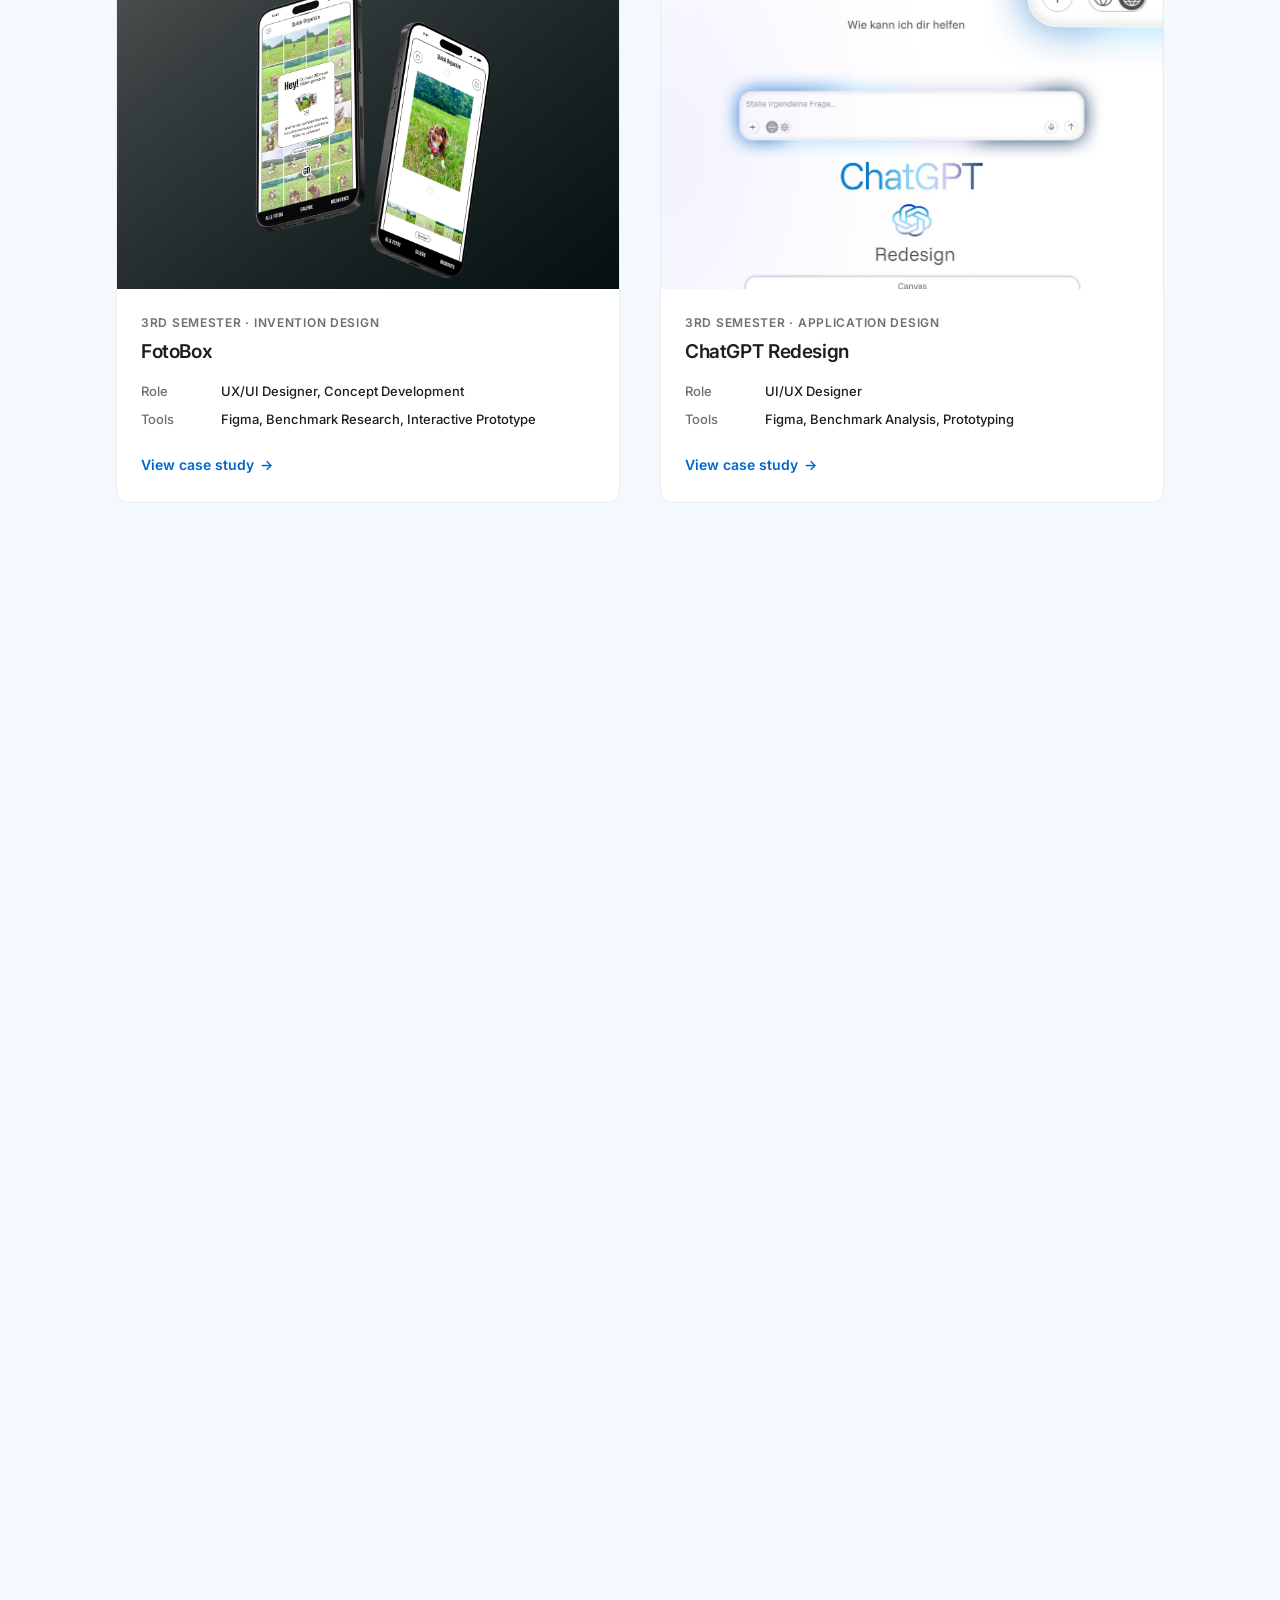
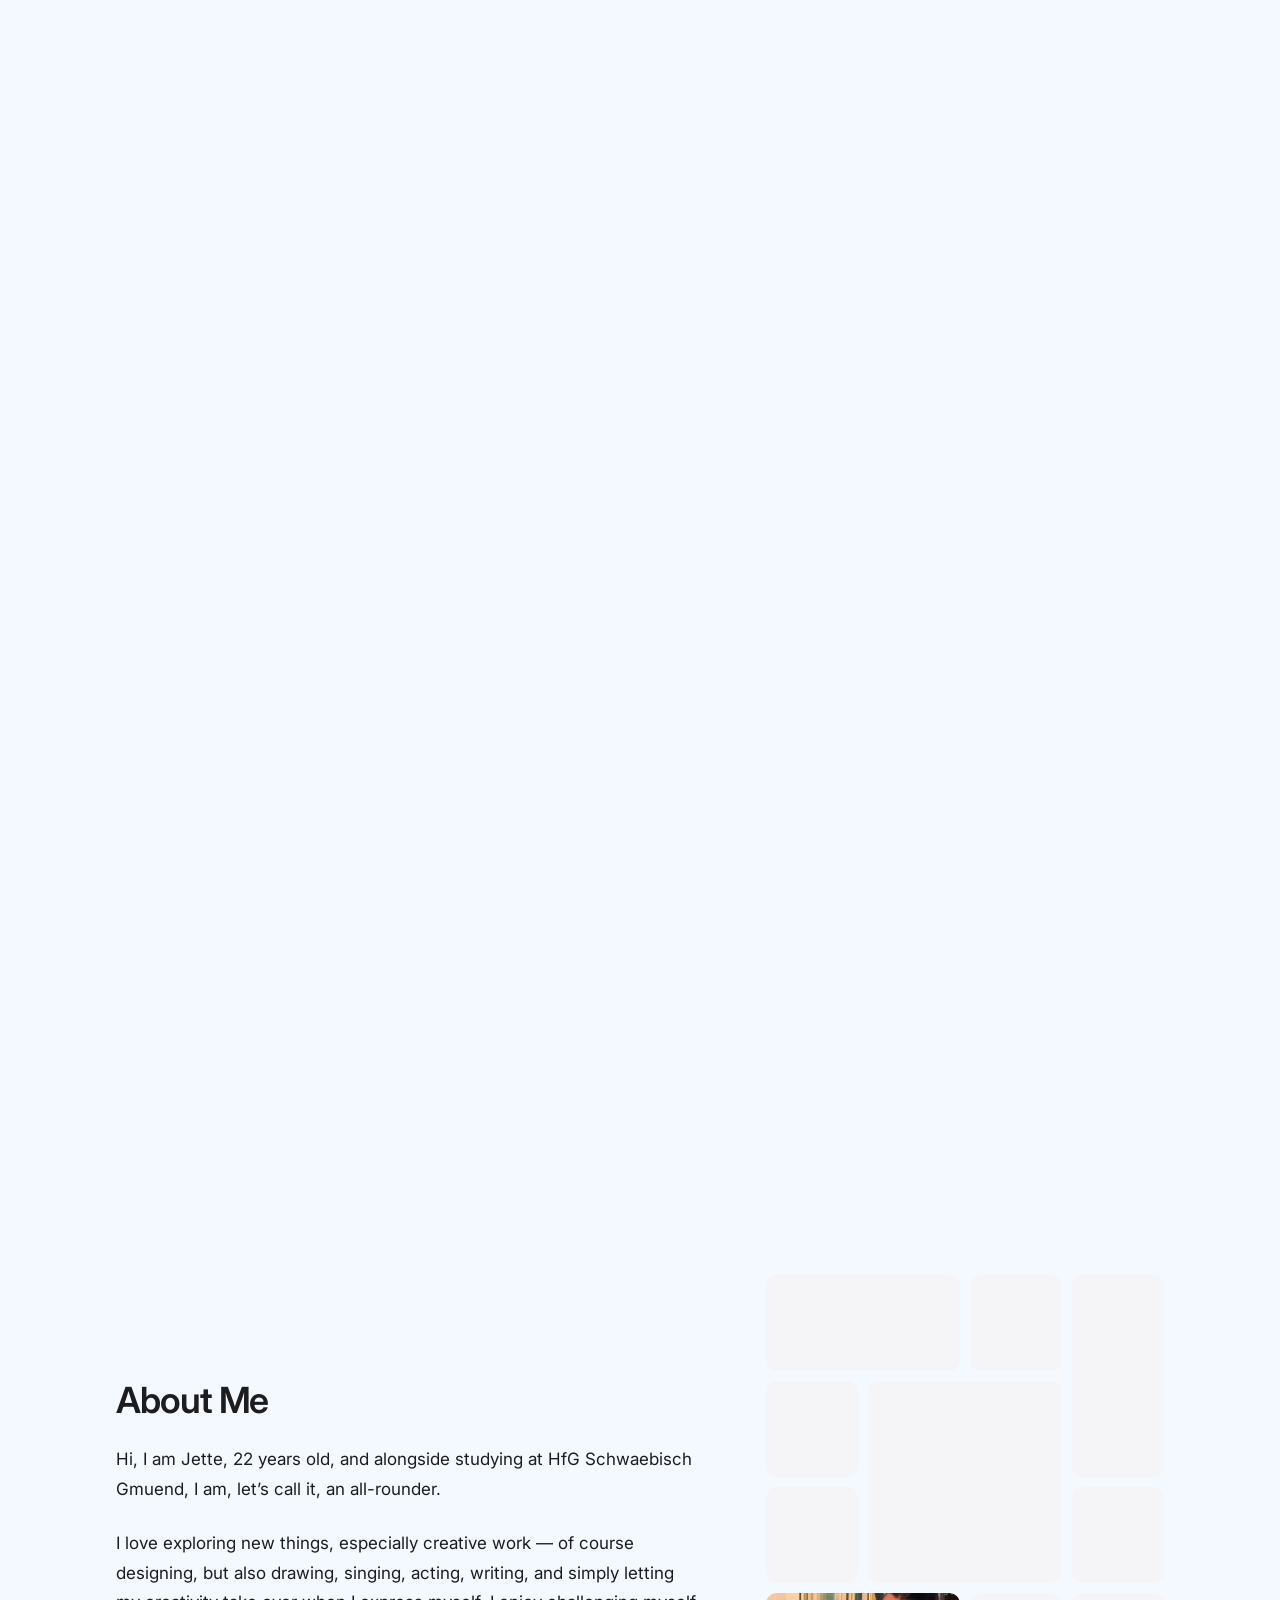
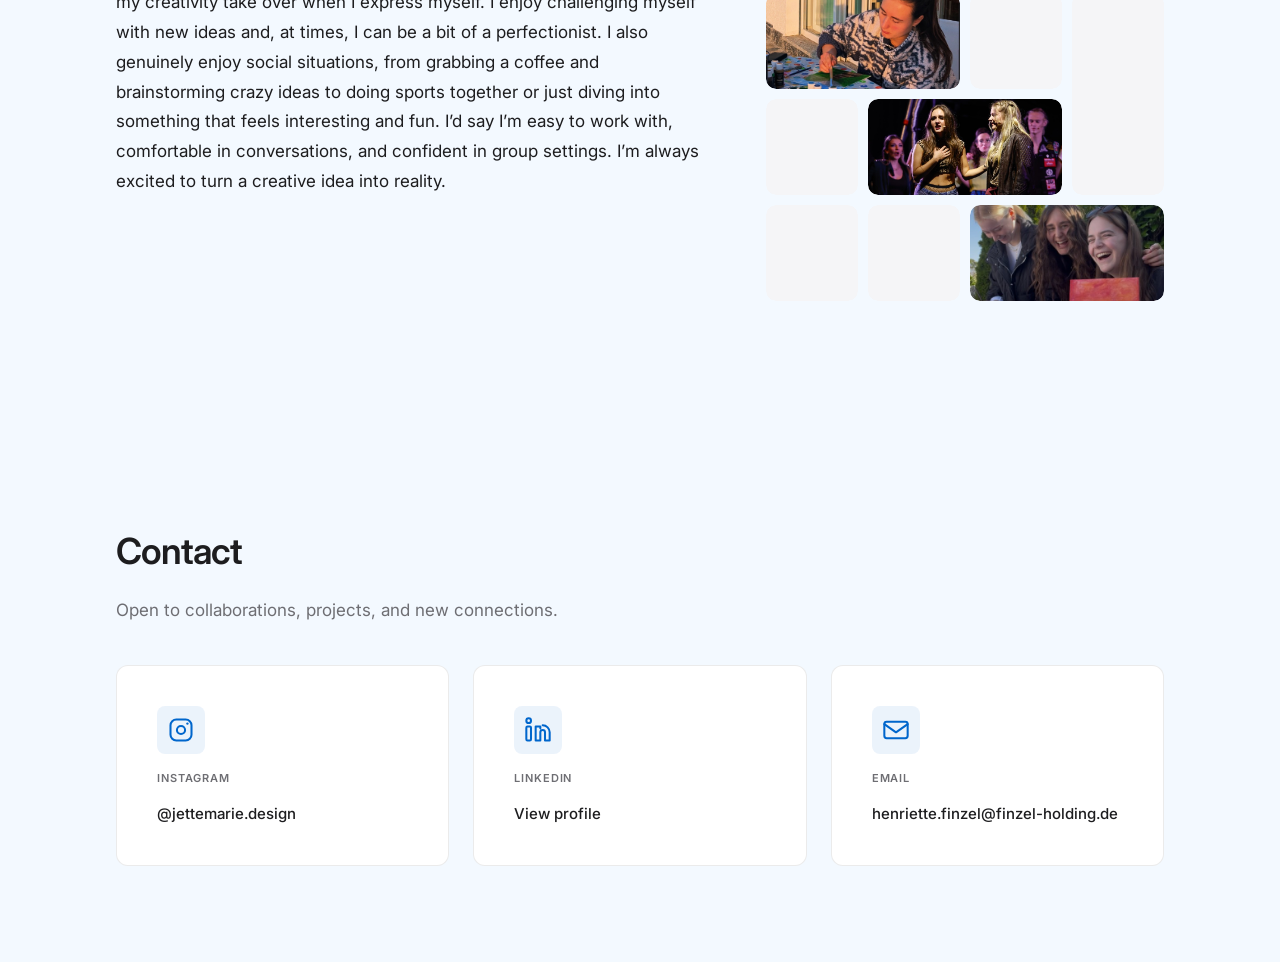
==== commit 2f40ac1c: "responsiveness updated" ====
--- a/index.html
+++ b/index.html
@@ -57,7 +57,7 @@
                 <span class="hero-name">Henriette Finzel</span>
               </h1>
               <p class="hero-intro reveal" data-reveal data-reveal-delay="1">
-                Hi, I am an Interaction Designer currently in my fifth semester at HfG Schwäbisch Gmünd, interning at
+                Hi, I am an Interaction Designer currently in my fifth semester at HfG Schwaebisch Gmuend, interning at
                 WongDoody in Stuttgart. I&apos;m now applying for an exchange semester at the Estonian Academy of Arts,
                 and this portfolio is a snapshot of where I am and where I&apos;m headed.
               </p>
@@ -69,7 +69,7 @@
           </div>
           <figure class="hero-photo reveal" data-reveal data-reveal-delay="1">
             <img src="images/hero-henriette.png" alt="Portrait of Henriette Finzel" width="640" height="800"
-              loading="eager" decoding="async"
+              loading="eager" decoding="async" fetchpriority="high"
               onerror="this.onerror=null;this.src='images/portrait-placeholder.svg';" />
           </figure>
         </div>
@@ -318,8 +318,8 @@
             <span class="timeline-dot" aria-hidden="true"></span>
             <div class="timeline-content">
               <span class="timeline-date">2021</span>
-              <h3 class="timeline-title">High School Diploma · Franziskus Gymnasium Mutlangen</h3>
-              <p>Final grade: 1.7.</p>
+              <h3 class="timeline-title">High School Diploma · Franziskus secondary school, Mutlangen</h3>
+              <p>Secondary school leaving certificate, final grade 1.7 (German scale, 1 = best).</p>
             </div>
           </li>
           <li class="timeline-item">
--- a/css/styles.css
+++ b/css/styles.css
@@ -1,4 +1,4 @@
-/* —— Lara Rivers — Interaction Design Portfolio —— */
+/* —— Henriette Finzel — Interaction Design Portfolio —— */
 
 :root {
   --bg: #ffffff;
@@ -10,7 +10,7 @@
   --border: rgba(0, 0, 0, 0.08);
   --grid-max: 1120px;
   --narrow-max: 720px;
-  /* Seitenrand; Inhaltsblock ist zentriert, Text darin linksbündig */
+  /* Page margins; content block centered, text left-aligned inside */
   --page-gutter: clamp(1rem, 4vw, 2.25rem);
   --space-xs: 0.5rem;
   --space-sm: 1rem;
@@ -18,7 +18,7 @@
   --space-lg: 2.5rem;
   --space-xl: 4rem;
   --space-2xl: 6rem;
-  /* Case studies: Bild↔Caption eng, danach großer Abstand wie Referenzlayout */
+  /* Case studies: tight image↔caption gap, then larger gap to next block (reference layout) */
   --case-media-caption-gap: 0.25rem;
   --case-caption-to-next: var(--space-xl);
   --case-body-font-size: 1.08rem;
@@ -33,12 +33,13 @@
 }
 
 /*
- * ——— Smartphone vs. Desktop / Laptop (Breakpoints) ———
- * · Smartphone / enge Phones:  (max-width: 767px) — Burger-Menü, gestapeltes Hero, größere Tap-Flächen, Case-Footer.
- * · Ab Tablet-Breite:           (min-width: 768px) — horizontale Hauptnavigation, About-Collage mit Hover-Clustern.
- * · „Desktop“-Layout:           (min-width: 900px) — zweispaltiges Hero, Projektabstände, Case-Layout, Sektions-Tuning.
- * · Hero unter 900px Breite:   (max-width: 899px) — gleiche vertikale Reihenfolge wie auf dem Phone (display:contents + order).
- * Mobil: viewport meta mit viewport-fit=cover + interactive-widget=resizes-content; CSS nutzt env(safe-area-*) und 100dvh.
+ * ——— Breakpoints: phone vs. desktop / laptop ———
+ * · Phones / narrow viewports: (max-width: 767px) — burger menu, stacked hero, larger tap targets, case footer.
+ * · From tablet width:          (min-width: 768px) — horizontal main nav, About collage hover clusters.
+ * · “Desktop” layout:            (min-width: 900px) — two-column hero, project spacing, case layout, section tuning.
+ * · Hero below 900px width:     (max-width: 899px) — same vertical order as phone (display:contents + order).
+ * Mobile: viewport meta with viewport-fit=cover + interactive-widget=resizes-content; CSS uses env(safe-area-*) and 100dvh.
+ * Page background on html (not body); on mobile background-attachment: scroll — continuous, no “section banding”.
  */
 
 *,
@@ -51,11 +52,22 @@
   scroll-behavior: smooth;
   -webkit-text-size-adjust: 100%;
   text-size-adjust: 100%;
+  min-height: 100%;
+  /* Page background on html: full scroll height (esp. iOS/WebKit); content stacks above */
+  background-color: #f3f9ff;
+  background-image:
+    radial-gradient(64rem 46rem at -12% 88%, rgba(96, 175, 255, 0.5), transparent 63%),
+    radial-gradient(56rem 40rem at 108% 10%, rgba(120, 196, 255, 0.44), transparent 61%),
+    linear-gradient(180deg, #fcfeff 0%, #f3f9ff 100%);
+  background-attachment: fixed;
+  background-size: 120% 120%;
+  animation: site-blue-drift 20s ease-in-out infinite alternate;
 }
 
 @media (prefers-reduced-motion: reduce) {
   html {
     scroll-behavior: auto;
+    animation: none;
   }
 
   *,
@@ -73,13 +85,7 @@
   font-size: 1.0625rem;
   line-height: 1.6;
   color: var(--text);
-  background:
-    radial-gradient(64rem 46rem at -12% 88%, rgba(96, 175, 255, 0.5), transparent 63%),
-    radial-gradient(56rem 40rem at 108% 10%, rgba(120, 196, 255, 0.44), transparent 61%),
-    linear-gradient(180deg, #fcfeff 0%, #f3f9ff 100%);
-  background-attachment: fixed;
-  background-size: 120% 120%;
-  animation: site-blue-drift 20s ease-in-out infinite alternate;
+  background: transparent;
   -webkit-font-smoothing: antialiased;
   text-align: left;
 }
@@ -334,7 +340,7 @@
   padding: var(--space-2xl) 0;
 }
 
-/* Abstand Hero → Projects; −1cm zieht den gesamten unteren Seitenbereich etwas nach oben */
+/* Space hero → projects; −1cm pulls the lower page block slightly up */
 .section-projects {
   padding-top: max(0.75rem, calc(var(--space-xl) - 1cm));
 }
@@ -345,7 +351,7 @@
     padding-top: max(0.75rem, calc(var(--space-lg) - 1cm));
   }
 
-  /* Ab Projects: je 1 cm mehr Abstand zwischen aufeinanderfolgenden Sektionen */
+  /* From projects onward: +1cm spacing between consecutive sections */
   #main .section-projects ~ .section {
     padding-top: calc(var(--space-2xl) + 1cm);
   }
@@ -371,7 +377,7 @@
   margin-bottom: var(--space-md);
 }
 
-/* Abstand Tools ↔ Study Specializations = Abstand zwischen Skill-Zeilen (netto unter Berücksichtigung des Rows-Paddings) */
+/* Tools ↔ Study Specializations gap = gap between skill rows (net of row padding) */
 .section-skills {
   --skills-rows-gap: clamp(2rem, 4.2vw, 3.1rem);
   --skills-rows-padding-y: clamp(1.1rem, 2.2vw, 1.6rem);
@@ -550,7 +556,7 @@
   .hero-inner {
     justify-content: center;
     padding-top: 0;
-    /* Gesamtpaket nur visuell im Hero verschieben; Document-Flow / Folgesektionen unverändert */
+    /* Shift hero block visually only; document flow / following sections unchanged */
     transform: translateY(calc(-3cm + 1cm));
   }
 }
@@ -613,7 +619,7 @@
   }
 }
 
-/* Schmal/tablet: Text → Bild → Buttons (Wrapper wirkt nicht als Box) */
+/* Narrow / tablet: text → image → buttons (wrapper uses display:contents) */
 @media (max-width: 899px) {
   .hero-lead-column {
     display: contents;
@@ -860,7 +866,7 @@
   border-bottom: none;
 }
 
-/* Kurz über mich: Text + rechteckige Bild-Collage (ohne Kachel-Rahmen) */
+/* About me: text + rectangular photo collage (no tile frames) */
 .about-with-collage {
   display: grid;
   gap: var(--space-xl);
@@ -1559,7 +1565,7 @@
   width: 100%;
 }
 
-/* Intro: gleicher Blockfluss wie .case-section (Titel → Untertitel → .case-prose mit Medien) */
+/* Intro: same block flow as .case-section (title → subtitle → .case-prose with media) */
 .case-intro {
   display: block;
 }
@@ -1591,7 +1597,7 @@
   color: #8a8a8f;
 }
 
-/* Projekt-Metadaten am Seitenende: Vierer-Raster 2×2 (5. Zeile volle Breite) */
+/* Project metadata at page end: 2×2 grid (fifth row full width) */
 .case-project-meta {
   max-width: 56rem;
   margin-left: auto;
@@ -1670,7 +1676,7 @@
   border-radius: 0.35rem;
 }
 
-/* Fließtext auf Projektseiten: eine gemeinsame „Lesespalte“ (Intro + alle Abschnitte) */
+/* Case body copy: one shared reading column (intro + all sections) */
 .case-body {
   max-width: none;
 }
@@ -1679,7 +1685,7 @@
   margin: var(--case-caption-to-next) 0 0;
 }
 
-/* Wenn die Hero-Caption den Abstand nach unten schon liefert, kein zweites xl stapeln */
+/* If hero caption already provides bottom spacing, do not stack a second xl gap */
 .case-intro:has(.case-caption)+.case-intro-text {
   margin-top: 0;
 }
@@ -1717,7 +1723,7 @@
 }
 
 .case-subtitle {
-  /* Gleicher vertikaler Rhythmus wie vor Medien in der Prose (Outcome) */
+  /* Same vertical rhythm as before media in prose (outcome) */
   margin: 0 0 var(--case-caption-to-next);
   font-size: clamp(1.4rem, 2.5vw, 2.1rem);
   font-weight: 600;
@@ -1734,7 +1740,7 @@
   border-radius: 0;
 }
 
-/* Intro-Hero nutzt dieselbe Medien-Caption-Kette wie in den Abschnitten */
+/* Intro hero uses the same media → caption rhythm as sections */
 .case-intro .case-body.case-prose {
   margin-top: 0;
 }
@@ -1914,7 +1920,7 @@
   border-radius: var(--radius-sm);
 }
 
-/* Unsichtbarer Platzhalter: gleiche Grid-Spalte wie klickbarer Pfeil → „All projects“ bleibt mittig */
+/* Invisible spacer: same grid column as clickable arrow → “All projects” stays centered */
 .case-footer-arrow--mute {
   visibility: hidden;
   pointer-events: none;
@@ -1943,7 +1949,7 @@
   position: relative;
 }
 
-/* Zentrierter Leitstrich (nutzt volle Containerbreite wie andere Sektionen) */
+/* Centered rule line (full container width like other sections) */
 .timeline::before {
   content: "";
   position: absolute;
@@ -2036,7 +2042,7 @@
   max-width: none;
 }
 
-/* Schmal: Leitstrich links, alle Kästen rechts (Lesbarkeit) */
+/* Narrow: rule on the left, all boxes on the right (readability) */
 @media (max-width: 767px) {
   .timeline::before {
     left: 7px;
@@ -2156,19 +2162,26 @@
   color: var(--accent);
 }
 
-/* —— Smartphone (max-width: 767px): layout & Lesbarkeit — Breakpoint-Übersicht oben nach :root —— */
+/* —— Phone (max-width: 767px): layout & readability — see breakpoint block after :root —— */
 @media (max-width: 767px) {
   /*
-   * iOS / Android: sichtbare „Frame“-Höhe (Browser-UI, Notch) + kein seitlicher Overflow.
-   * 100dvh = dynamische UI-Leiste; 100vh / -webkit-fill-available = Fallback ältere WebKit.
+   * iOS / Android: visible “frame” height (browser chrome, notch) + no horizontal overflow.
+   * 100dvh = dynamic UI bar; 100vh / -webkit-fill-available = fallback for older WebKit.
    */
   html {
-    height: 100%;
+    min-height: 100%;
+    min-height: 100dvh;
+    /* Mobile only: flat white page background (desktop keeps gradient + drift on html) */
+    background-color: #ffffff;
+    background-image: none;
+    background-size: auto;
+    animation: none;
+    /* fixed + iOS often breaks gradient continuity; scroll = one continuous sweep with the document */
+    background-attachment: scroll;
   }
 
   body {
     font-size: 1rem;
-    background-attachment: scroll;
     min-height: 100%;
     min-height: 100vh;
     min-height: -webkit-fill-available;
@@ -2181,6 +2194,7 @@
     width: 100%;
     max-width: 100%;
     overflow-x: clip;
+    background: transparent;
   }
 
   .container,
@@ -2201,6 +2215,9 @@
 
   .mobile-nav {
     padding-bottom: max(var(--space-md), env(safe-area-inset-bottom, 0px));
+    background: rgba(255, 255, 255, 0.82);
+    backdrop-filter: blur(12px);
+    -webkit-backdrop-filter: blur(12px);
   }
 
   .mobile-nav a {
@@ -2228,6 +2245,7 @@
 
   .section {
     padding: var(--space-xl) 0;
+    background: transparent;
   }
 
   .section-projects {
@@ -2239,8 +2257,8 @@
   }
 
   /*
-   * Hero (Mobil): eigener Aufbau — kein Viewport-Zwang, kein overflow-clip,
-   * damit Schriftzug und Bild nie angeschnitten werden (Desktop .hero unverändert).
+   * Hero (mobile): separate build — no forced viewport, no overflow clip,
+   * so headline and image are never cropped (desktop .hero unchanged).
    */
   .hero {
     overflow: visible;
@@ -2397,8 +2415,8 @@
   }
 
   /*
-   * About-Collage (Mobil): horizontales Snap-Karussell statt dichter Raster-Zellen —
-   * gleiche Bildausschnitte, object-position oben → Köpfe seltener abgeschnitten.
+   * About collage (mobile): horizontal snap carousel instead of dense grid cells —
+   * same crops, object-position top → heads cropped less often.
    */
   .about-collage-widget {
     display: flex;
